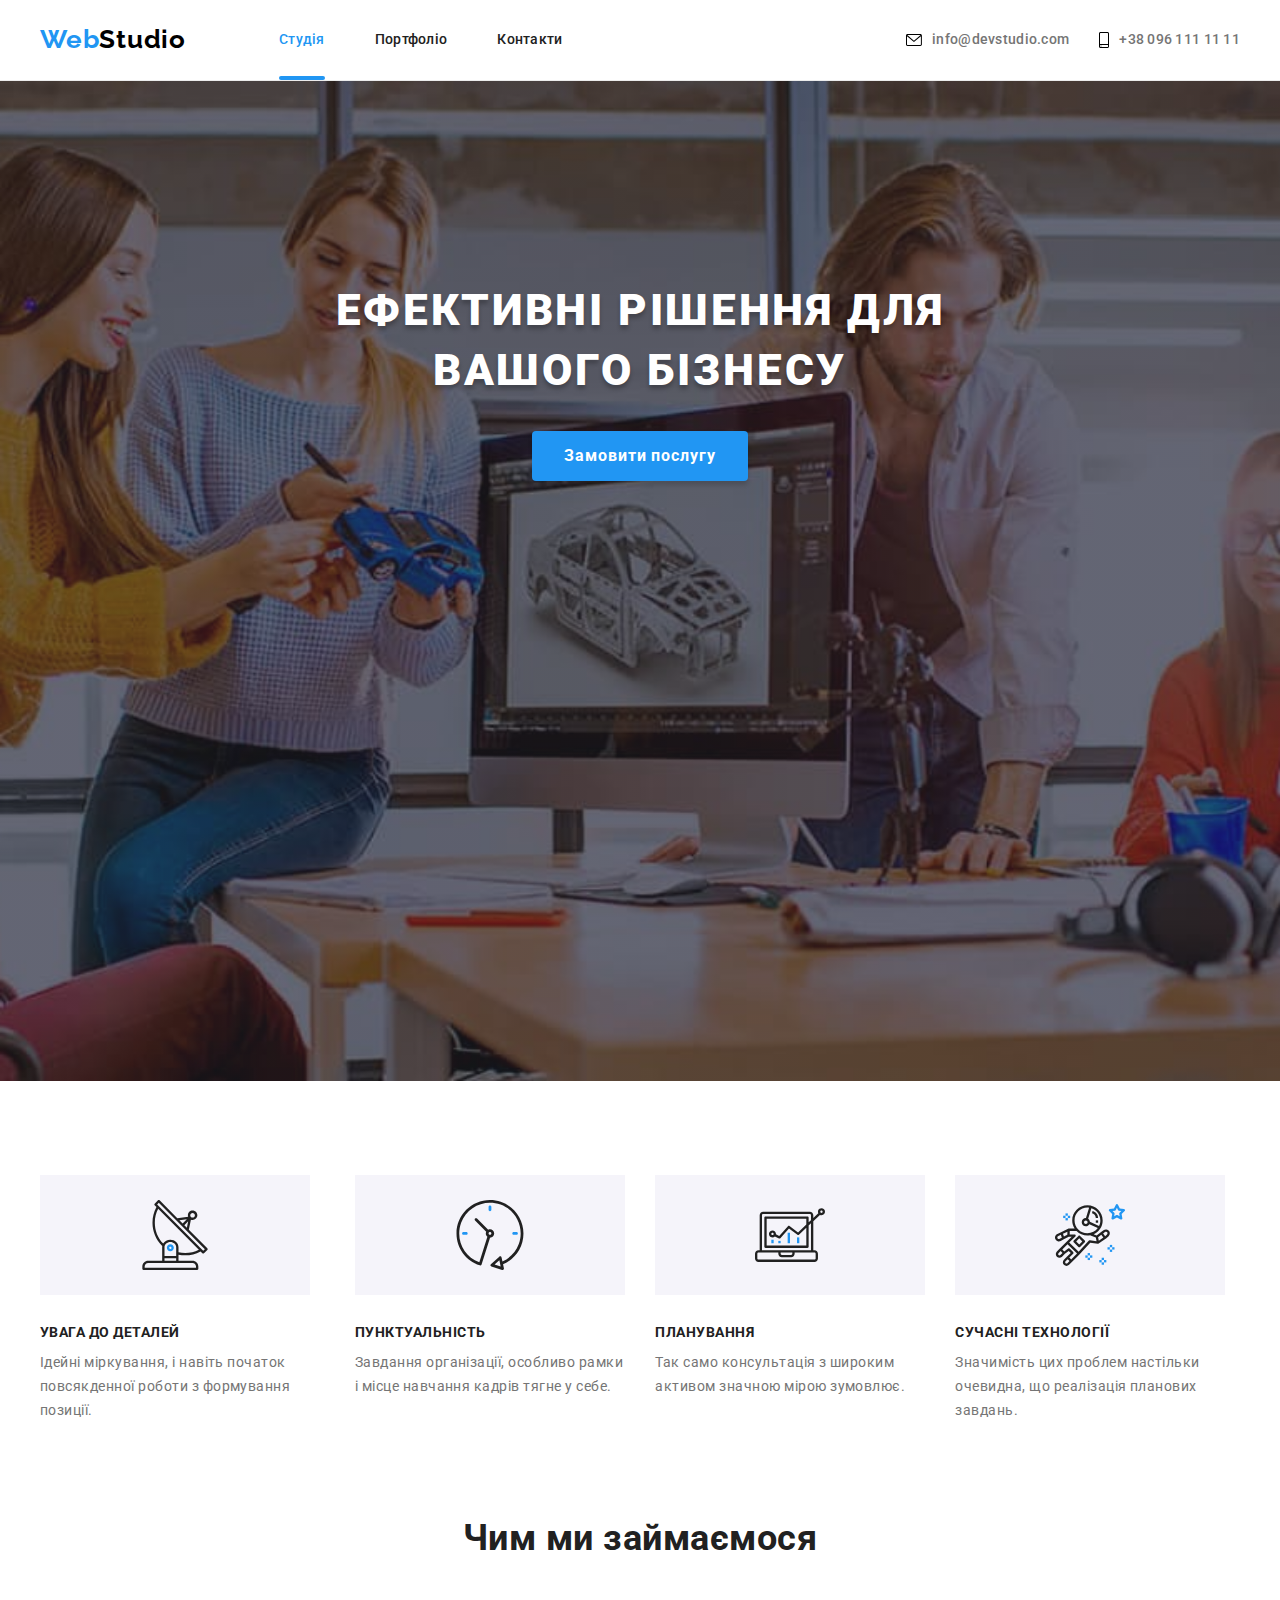
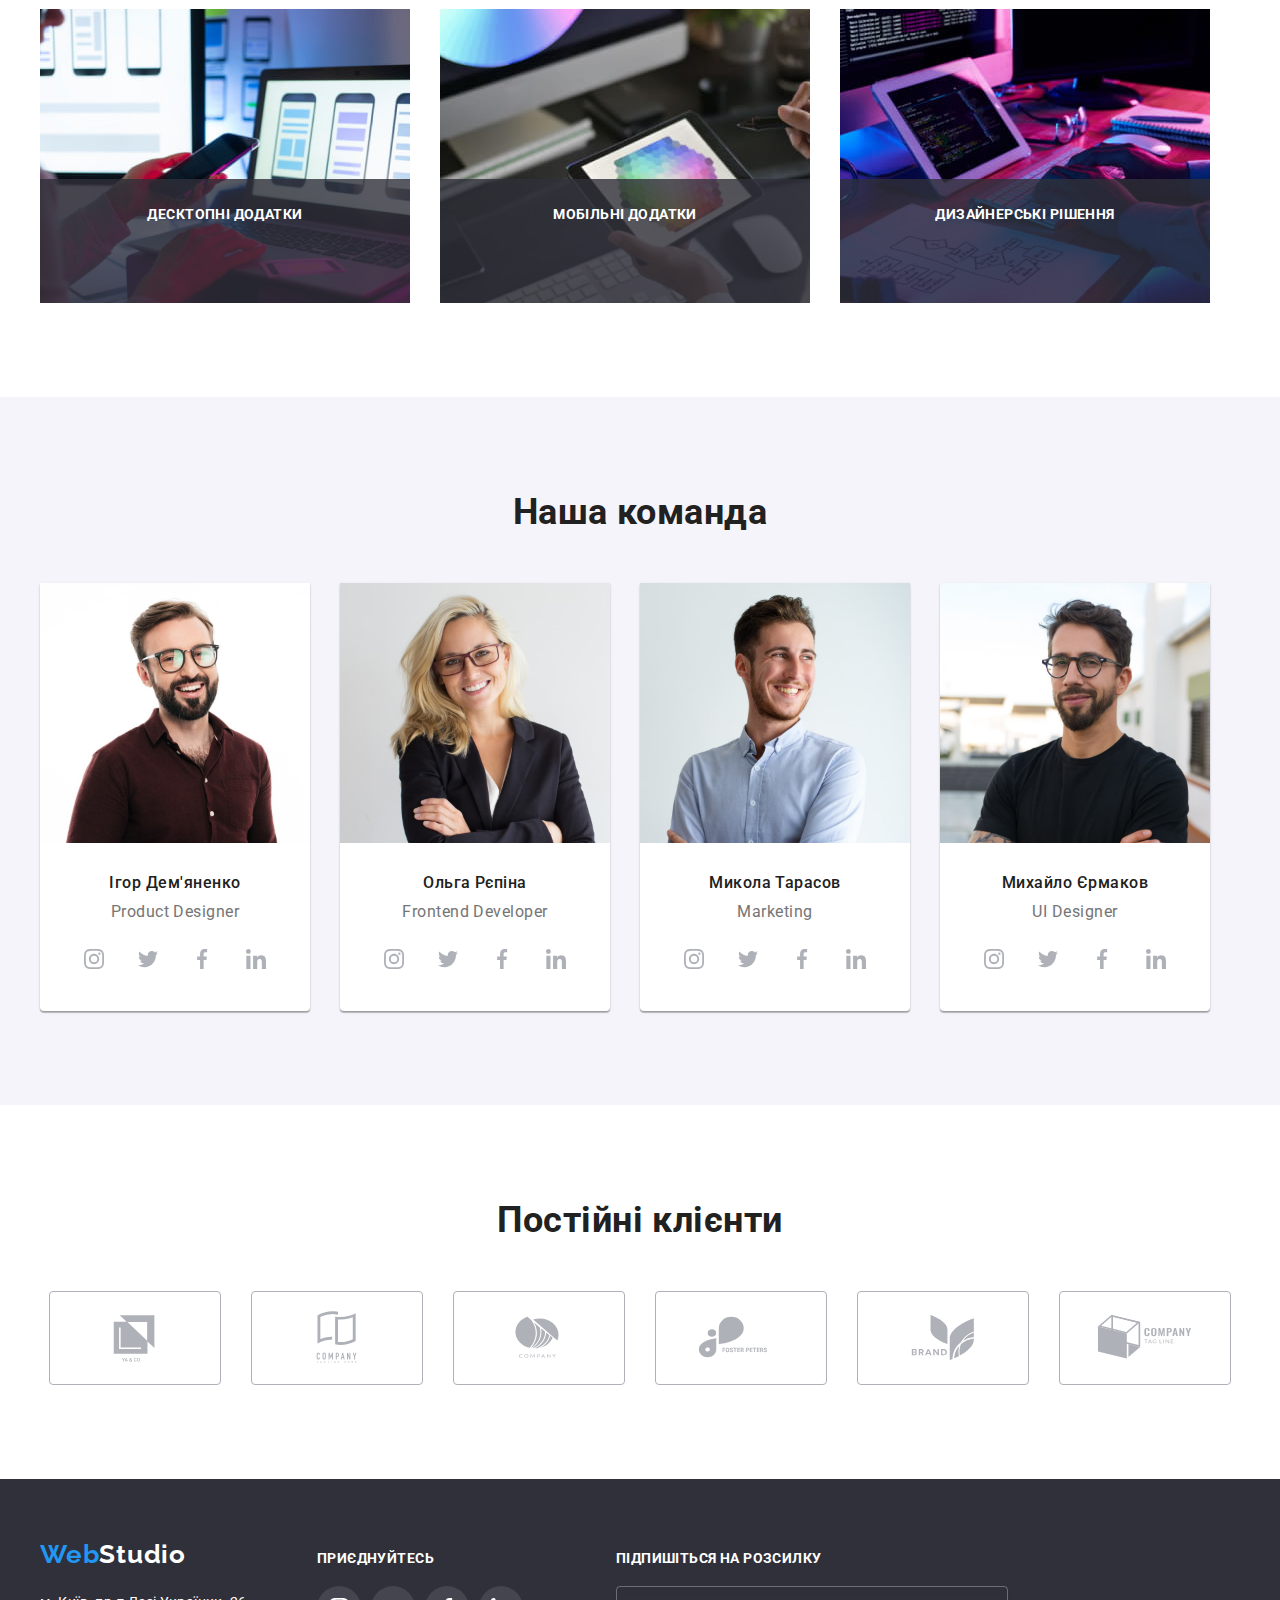
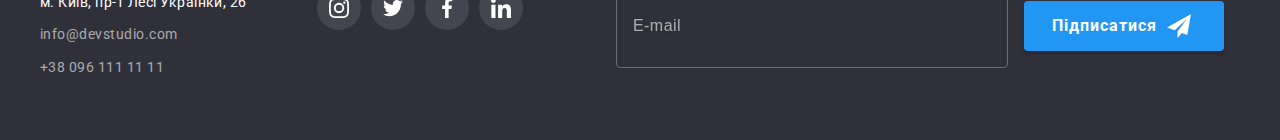
==== index.html @ 5bfef384 "Initial commit" ====
<!DOCTYPE html>
<html lang="Uk">
  <head>
    <meta charset="UTF-8" />
    <meta http-equiv="X-UA-Compatible" content="IE=edge" />
    <meta name="viewport" content="width=device-width, initial-scale=1.0" />
    <title>Студія</title>
    <!-- Fonts -->
    <link rel="preconnect" href="https://fonts.googleapis.com" />
    <link rel="preconnect" href="https://fonts.gstatic.com" crossorigin />
    <link
      href="https://fonts.googleapis.com/css2?family=Raleway:wght@700&family=Roboto:wght@400;500;700;900&display=swap"
      rel="stylesheet"
    />
    <!-- Modern-normalize CSS -->
    <link
      rel="stylesheet"
      href="https://cdnjs.cloudflare.com/ajax/libs/modern-normalize/1.1.0/modern-normalize.min.css"
      integrity="sha512-wpPYUAdjBVSE4KJnH1VR1HeZfpl1ub8YT/NKx4PuQ5NmX2tKuGu6U/JRp5y+Y8XG2tV+wKQpNHVUX03MfMFn9Q=="
      crossorigin="anonymous"
      referrerpolicy="no-referrer"
    />
    <!-- My CSS -->
    <link rel="stylesheet" href="./css/styles.css" />
  </head>
  <body>
    <!--
      |============================
      | Верхня лінія сторінки Студія
      |============================
    -->

    <header class="header">
      <div class="container header-flex">
        <a href="./index.html" class="logo-web">Web<span class="logo-studio">Studio</span></a>
        <nav class="nav">
          <ul class="nav-list">
            <li class="item"><a class="current" href="./index.html">Студія</a></li>
            <li class="item"><a href="./portfolio.html">Портфоліо</a></li>
            <li class="item"><a href="">Контакти</a></li>
          </ul>
        </nav>
        <ul class="contacts">
          <li class="contacts-item">
            <a class="mail" href="mailto:info@devstudio.com">
              <svg class="envelope" width="16" height="12">
                <use href="./images/sprite-icons.svg#icon-envelope"></use>
              </svg>
              info@devstudio.com
            </a>
          </li>
          <li class="contacts-item">
            <a class="tel" href="tel:+380961111111">
              <svg class="smartphone" width="10" height="16">
                <use href="./images/sprite-icons.svg#icon-smartphone"></use>
              </svg>
              +38 096 111 11 11</a
            >
          </li>
        </ul>
      </div>
    </header>

    <!--
    |============================
    | Основний контент сторінки Студія 
    |============================
      -->

    <main>
      <!--
        |============================
        | Герой (шапка) сторінки 
        |============================
      -->
      <section class="hero">
        <h1 class="hero-title">Ефективні рішення для вашого бізнесу</h1>
        <button type="button" class="button" data-modal-open>Замовити послугу</button>
      </section>

      <!--
        |============================
        | Особливості
        |============================
      -->

      <section class="section-features">
        <div class="container">
          <h2 class="visually-hidden">Особливості</h2>
          <ul class="feature-list">
            <li class="item">
              <div class="feature-box">
                <svg class="feature-icons" width="70" height="70">
                  <use href="./images/sprite-icons.svg#icon-antenna"></use>
                </svg>
              </div>
              <h3 class="subtitle">Увага до деталей</h3>
              <p>Ідейні міркування, і навіть початок повсякденної роботи з формування позиції.</p>
            </li>
            <li class="item">
              <div class="feature-box">
                <svg class="feature-icons" width="70" height="70">
                  <use href="./images/sprite-icons.svg#icon-clock"></use>
                </svg>
              </div>
              <h3 class="subtitle">Пунктуальність</h3>
              <p>Завдання організації, особливо рамки і місце навчання кадрів тягне у себе.</p>
            </li>
            <li class="item">
              <div class="feature-box">
                <svg class="feature-icons" width="70" height="70">
                  <use href="./images/sprite-icons.svg#icon-diagram"></use>
                </svg>
              </div>
              <h3 class="subtitle">Планування</h3>
              <p>Так само консультація з широким активом значною мірою зумовлює.</p>
            </li>
            <li class="item">
              <div class="feature-box">
                <svg class="feature-icons" width="70" height="70">
                  <use href="./images/sprite-icons.svg#icon-astronaut"></use>
                </svg>
              </div>
              <h3 class="subtitle">Сучасні технології</h3>
              <p>Значимість цих проблем настільки очевидна, що реалізація планових завдань.</p>
            </li>
          </ul>
        </div>
      </section>

      <!--
        |============================
        | Чим ми займаємося
        |============================
      -->

      <section class="section-work">
        <div class="container">
          <h2>Чим ми займаємося</h2>
          <ul class="work-list">
            <li class="item">
              <div class="work-thumb">
                <img
                  src="./images/box-1.jpg"
                  alt="Жінка користується телефоном та ноутбуком"
                  width="370"
                  height="294"
                />
                <p>Десктопні додатки</p>
              </div>
            </li>
            <li class="item">
              <div class="work-thumb">
                <img
                  src="./images/box-2.jpg"
                  alt="Дизайнер використовує планшет"
                  width="370"
                  height="294"
                />
                <p>Мобільні додатки</p>
              </div>
            </li>
            <li class="item">
              <div class="work-thumb">
                <img
                  src="./images/box-3.jpg"
                  alt="Чоловік займається програмуванням"
                  width="370"
                  height="294"
                />
                <p>Дизайнерські рішення</p>
              </div>
            </li>
          </ul>
        </div>
      </section>

      <!--
        |============================
        | Наша команда
        |============================
      -->

      <section class="section-team">
        <div class="container">
          <h2>Наша команда</h2>
          <ul class="team-list">
            <li class="item">
              <img src="./images/card-1.jpg" alt="Ігор Дем'яненко" width="270" height="260" />
              <div class="team-name">
                <h3>Ігор Дем'яненко</h3>
                <p lang="En">Product Designer</p>
                <ul class="social-list">
                  <li class="social-item">
                    <a
                      href="https://www.instagram.com/"
                      class="social-link"
                      target="_blank"
                      rel="nofollow noopener noreffer"
                    >
                      <svg class="social-icons" width="20" height="20">
                        <use href="./images/sprite-icons.svg#icon-instagram"></use>
                      </svg>
                    </a>
                  </li>
                  <li class="social-item">
                    <a
                      href="https://www.twitter.com/"
                      class="social-link"
                      target="_blank"
                      rel="nofollow noopener noreffer"
                    >
                      <svg class="social-icons" width="20" height="20">
                        <use href="./images/sprite-icons.svg#icon-twitter"></use>
                      </svg>
                    </a>
                  </li>
                  <li class="social-item">
                    <a
                      href="https://www.facebook.com/"
                      class="social-link"
                      target="_blank"
                      rel="nofollow noopener noreffer"
                    >
                      <svg class="social-icons" width="20" height="20">
                        <use href="./images/sprite-icons.svg#icon-facebook"></use>
                      </svg>
                    </a>
                  </li>
                  <li class="social-item">
                    <a
                      href="https://www.linkedin.com/"
                      class="social-link"
                      target="_blank"
                      rel="nofollow noopener noreffer"
                    >
                      <svg class="social-icons" width="20" height="20">
                        <use href="./images/sprite-icons.svg#icon-linkedin"></use>
                      </svg>
                    </a>
                  </li>
                </ul>
              </div>
            </li>

            <li class="item">
              <img src="./images/card-2.jpg" alt="Ольга Рєпіна" width="270" height="260" />
              <div class="team-name">
                <h3>Ольга Рєпіна</h3>
                <p lang="En">Frontend Developer</p>
                <ul class="social-list">
                  <li class="social-item">
                    <a
                      href="https://www.instagram.com/"
                      class="social-link"
                      target="_blank"
                      rel="nofollow noopener noreffer"
                    >
                      <svg class="social-icons" width="20" height="20">
                        <use href="./images/sprite-icons.svg#icon-instagram"></use>
                      </svg>
                    </a>
                  </li>
                  <li class="social-item">
                    <a
                      href="https://www.twitter.com/"
                      class="social-link"
                      target="_blank"
                      rel="nofollow noopener noreffer"
                    >
                      <svg class="social-icons" width="20" height="20">
                        <use href="./images/sprite-icons.svg#icon-twitter"></use>
                      </svg>
                    </a>
                  </li>
                  <li class="social-item">
                    <a
                      href="https://www.facebook.com/"
                      class="social-link"
                      target="_blank"
                      rel="nofollow noopener noreffer"
                    >
                      <svg class="social-icons" width="20" height="20">
                        <use href="./images/sprite-icons.svg#icon-facebook"></use>
                      </svg>
                    </a>
                  </li>
                  <li class="social-item">
                    <a
                      href="https://www.linkedin.com/"
                      class="social-link"
                      target="_blank"
                      rel="nofollow noopener noreffer"
                    >
                      <svg class="social-icons" width="20" height="20">
                        <use href="./images/sprite-icons.svg#icon-linkedin"></use>
                      </svg>
                    </a>
                  </li>
                </ul>
              </div>
            </li>

            <li class="item">
              <img src="./images/card-3.jpg" alt="Микола Тарасов" width="270" height="260" />
              <div class="team-name">
                <h3>Микола Тарасов</h3>
                <p lang="En">Marketing</p>
                <ul class="social-list">
                  <li class="social-item">
                    <a
                      href="https://www.instagram.com/"
                      class="social-link"
                      target="_blank"
                      rel="nofollow noopener noreffer"
                    >
                      <svg class="social-icons" width="20" height="20">
                        <use href="./images/sprite-icons.svg#icon-instagram"></use>
                      </svg>
                    </a>
                  </li>
                  <li class="social-item">
                    <a
                      href="https://www.twitter.com/"
                      class="social-link"
                      target="_blank"
                      rel="nofollow noopener noreffer"
                    >
                      <svg class="social-icons" width="20" height="20">
                        <use href="./images/sprite-icons.svg#icon-twitter"></use>
                      </svg>
                    </a>
                  </li>
                  <li class="social-item">
                    <a
                      href="https://www.facebook.com/"
                      class="social-link"
                      target="_blank"
                      rel="nofollow noopener noreffer"
                    >
                      <svg class="social-icons" width="20" height="20">
                        <use href="./images/sprite-icons.svg#icon-facebook"></use>
                      </svg>
                    </a>
                  </li>
                  <li class="social-item">
                    <a
                      href="https://www.linkedin.com/"
                      class="social-link"
                      target="_blank"
                      rel="nofollow noopener noreffer"
                    >
                      <svg class="social-icons" width="20" height="20">
                        <use href="./images/sprite-icons.svg#icon-linkedin"></use>
                      </svg>
                    </a>
                  </li>
                </ul>
              </div>
            </li>

            <li class="item">
              <img src="./images/card-4.jpg" alt="Михайло Єрмаков" width="270" height="260" />
              <div class="team-name">
                <h3>Михайло Єрмаков</h3>
                <p lang="En">UI Designer</p>
                <ul class="social-list">
                  <li class="social-item">
                    <a
                      href="https://www.instagram.com/"
                      class="social-link"
                      target="_blank"
                      rel="nofollow noopener noreffer"
                    >
                      <svg class="social-icons" width="20" height="20">
                        <use href="./images/sprite-icons.svg#icon-instagram"></use>
                      </svg>
                    </a>
                  </li>
                  <li class="social-item">
                    <a
                      href="https://www.twitter.com/"
                      class="social-link"
                      target="_blank"
                      rel="nofollow noopener noreffer"
                    >
                      <svg class="social-icons" width="20" height="20">
                        <use href="./images/sprite-icons.svg#icon-twitter"></use>
                      </svg>
                    </a>
                  </li>
                  <li class="social-item">
                    <a
                      href="https://www.facebook.com/"
                      class="social-link"
                      target="_blank"
                      rel="nofollow noopener noreffer"
                    >
                      <svg class="social-icons" width="20" height="20">
                        <use href="./images/sprite-icons.svg#icon-facebook"></use>
                      </svg>
                    </a>
                  </li>
                  <li class="social-item">
                    <a
                      href="https://www.linkedin.com/"
                      class="social-link"
                      target="_blank"
                      rel="nofollow noopener noreffer"
                    >
                      <svg class="social-icons" width="20" height="20">
                        <use href="./images/sprite-icons.svg#icon-linkedin"></use>
                      </svg>
                    </a>
                  </li>
                </ul>
              </div>
            </li>
          </ul>
        </div>
      </section>

      <!--
        |============================
        | ПОСТІЙНІ КЛІЄНТИ
        |============================
      -->

      <section class="section-clients">
        <div class="container">
          <h2>Постійні клієнти</h2>
          <ul class="list">
            <li class="item">
              <a href="" class="link">
                <svg class="client-icons" width="106" height="60">
                  <use href="./images/sprite-icons.svg#icon-client-6"></use>
                </svg>
              </a>
            </li>
            <li class="item">
              <a href="" class="link">
                <svg class="client-icons" width="106" height="60">
                  <use href="./images/sprite-icons.svg#icon-client-5"></use>
                </svg>
              </a>
            </li>
            <li class="item">
              <a href="" class="link">
                <svg class="client-icons" width="106" height="60">
                  <use href="./images/sprite-icons.svg#icon-client-4"></use>
                </svg>
              </a>
            </li>
            <li class="item">
              <a href="" class="link">
                <svg class="client-icons" width="106" height="60">
                  <use href="./images/sprite-icons.svg#icon-client-3"></use>
                </svg>
              </a>
            </li>
            <li class="item">
              <a href="" class="link">
                <svg class="client-icons" width="106" height="60">
                  <use href="./images/sprite-icons.svg#icon-client-2"></use>
                </svg>
              </a>
            </li>
            <li class="item">
              <a href="" class="link">
                <svg class="client-icons" width="106" height="60">
                  <use href="./images/sprite-icons.svg#icon-client-1"></use>
                </svg>
              </a>
            </li>
          </ul>
        </div>
      </section>
    </main>

    <!--
      |============================
      | Підвал сторінки Студія
      |============================
    -->

    <footer class="footer">
      <div class="container footer-flex">
        <div>
          <a href="./index.html" class="logo-web">Web<span class="logo-studio">Studio</span></a>
          <address class="footer-address">
            <ul class="address-list">
              <li class="address-item">
                <a
                  class="address"
                  href="https://goo.gl/maps/hQi6V8cCwgHhLjm26"
                  target="_blank"
                  rel="nofollow noopener noreffer"
                  >м. Київ, пр-т Лесі Українки, 26</a
                >
              </li>
              <li class="address-item">
                <a href="mailto:info@devstudio.com">info@devstudio.com</a>
              </li>
              <li class="address-item"><a href="tel:+380961111111">+38 096 111 11 11</a></li>
            </ul>
          </address>
        </div>
        <div class="social">
          <p class="social-title">Приєднуйтесь</p>
          <ul class="list">
            <li class="item">
              <a
                href="https://www.instagram.com/"
                class="link"
                target="_blank"
                rel="nofollow noopener noreffer"
              >
                <svg class="social-icons" width="20" height="20">
                  <use href="./images/sprite-icons.svg#icon-instagram"></use>
                </svg>
              </a>
            </li>
            <li class="item">
              <a
                href="https://twitter.com/?lang=uk"
                class="link"
                target="_blank"
                rel="nofollow noopener noreffer"
                ><svg class="social-icons" width="20" height="20">
                  <use href="./images/sprite-icons.svg#icon-twitter"></use>
                </svg>
              </a>
            </li>
            <li class="item">
              <a
                href="https://www.facebook.com/"
                class="link"
                target="_blank"
                rel="nofollow noopener noreffer"
                ><svg class="social-icons" width="20" height="20">
                  <use href="./images/sprite-icons.svg#icon-facebook"></use>
                </svg>
              </a>
            </li>
            <li class="item">
              <a
                href="https://www.linkedin.com/"
                class="link"
                target="_blank"
                rel="nofollow noopener noreffer"
                ><svg class="social-icons" width="20" height="20">
                  <use href="./images/sprite-icons.svg#icon-linkedin"></use>
                </svg>
              </a>
            </li>
          </ul>
        </div>
        <form class="subscription" action="subscription">
          <p class="social-title">Підпишіться на розсилку</p>
          <label>
            <input class="email" name="email" type="email" placeholder="E-mail" />
          </label>

          <button class="button" type="submit">
            Підписатися
            <svg class="send" width="24" height="24">
              <use href="./images/sprite-icons.svg#send"></use>
            </svg>
          </button>
        </form>
      </div>
    </footer>

    <!--
      |============================
      | Модальне вікно
      |============================
    -->
    <div class="backdrop is-hidden" data-modal>
      <div class="modal">
        <form name="order">
          <h2>Залиште свої дані, ми вам передзвонимо</h2>
          <div class="form-field">
            <label for="name">Ім&#8217;я</label>
            <input class="text-field" type="text" name="name" id="name" />
            <svg class="form-icon" width="18" height="18">
              <use href="./images/sprite-icons.svg#person"></use>
            </svg>
          </div>

          <div class="form-field">
            <label for="tel">Телефон</label>
            <input class="text-field" type="tel" name="phone_number" id="tel" />
            <svg class="form-icon" width="18" height="18">
              <use href="./images/sprite-icons.svg#phone-black"></use>
            </svg>
          </div>

          <div class="form-field">
            <label for="email">Пошта</label>
            <input class="text-field" type="email" name="email" id="email" />
            <svg class="form-icon" width="18" height="18">
              <use href="./images/sprite-icons.svg#email-black"></use>
            </svg>
          </div>

          <div class="form-field">
            <label for="comment">Коментар</label>
            <textarea name="comment" id="comment" rows="5" placeholder="Введіть текст"></textarea>
          </div>

          <div class="licence">
            <label class="licence-lable" for="licence">
              <input class="checkbox" type="checkbox" name="licence" id="licence" />
              <span class="icon">
                <svg width="16" height="15">
                  <use href="./images/sprite-icons.svg#icon-check-full"></use>
                </svg>
              </span>
              Погоджуюся з розсилкою та приймаю <a class="licence-link" href="">Умови договору</a>
            </label>
          </div>

          <button class="btn" type="submit">Відправити</button>
        </form>

        <button class="close" type="button" data-modal-close>
          <svg class="modal-close" width="11" height="11">
            <use href="./images/sprite-icons.svg#icon-cross"></use>
          </svg>
        </button>
      </div>
    </div>

    <!-- Підключаємо модальне вікно -->

    <script src="./js/modal.js"></script>
  </body>
</html>
---- css/styles.css ----
:root {
  /* Головна палітра кольорів */
  --primary-text-color: #757575;
  --title-text-color: #212121;
  --accent-color: #2196f3;
  --white-text-color: #ffffff;
  --social-primary-color: #afb1b8;
  --footer-mail-color: rgba(255, 255, 255, 0.6);
  --modal-border-color: rgba(33, 33, 33, 0.2);
  /* CSS-змінні фонові кольори */
  --secondary-bg-color: #f5f4fa;
  --footer-bg-color: #2f303a;
  --accent-bg-color: #2196f3;
  --white-bg-color: #ffffff;
  --social-bg-color: rgba(255, 255, 255, 0.1);
  /* FLEX-змінні */
  --project-list-gap: 30px;
  --section-padding-gap: 94px;
  /* Тіні карток та кнопок */
  --shadow-portfolio: 0px 4px 4px rgba(0, 0, 0, 0.25);
  --shadow-studio: 0px 1px 3px rgba(0, 0, 0, 0.12), 0px 1px 1px rgba(0, 0, 0, 0.14),
    0px 2px 1px rgba(0, 0, 0, 0.2);
  /* OTHER */
  --cubic-bezier: cubic-bezier(0.4, 0, 0.2, 1);
}

body {
  color: var(--primary-text-color);
  font-family: Roboto, Raleway, Montserrat, sans-serif;
  letter-spacing: 0.03em;

  margin: 0;
}

/**
  |============================
  | RESET
  |============================
*/

/* скидання деяких налаштувань списків та посилань */
ul,
ol {
  list-style: none;
}
a {
  text-decoration: none;
  color: currentColor;
}
/* скидаємо MARGIN де це потрібно */
ul,
p,
h1,
h2,
h3 {
  margin: 0;
  padding: 0;
}
/* Для картинок прибираємо нижній просвіт */
img {
  display: block;
  max-width: 100%;
  height: auto;
}

/**
  |============================
  | КОНТЕЙНЕР
  |============================
*/

.container {
  width: 1200px;
  margin: 0 auto;
  padding: 0 15px;
}

/**
  |============================
  | Верхня лінія сторінки Студія
  |============================
*/
.logo-web {
  color: #2196f3;
  text-decoration: none;

  font-family: 'Raleway';
  font-weight: 700;
  font-size: 26px;
  line-height: 1.2;
  letter-spacing: 0.03em;
}

.header .logo-web {
  padding-top: 24px;
  padding-bottom: 25px;

  display: inline-block;
}

.logo-studio {
  color: #000000;
}
.header {
  border-bottom: 1px solid #ececec;

  background-color: var(--white-bg-color);

  font-weight: 500;
  font-size: 14px;
  line-height: 1.14;
  letter-spacing: 0.02em;
}

.nav a.current {
  color: var(--accent-color);
}

.nav a {
  padding-top: 32px;
  padding-bottom: 32px;

  color: var(--title-text-color);

  transition: color 250ms var(--cubic-bezier);
}
.nav a:hover,
.nav a:focus {
  color: var(--accent-color);
}

.contacts a {
  padding-top: 32px;
  padding-bottom: 32px;

  color: var(--primary-text-color);

  transition: color 250ms var(--cubic-bezier), fill 250ms var(--cubic-bezier);
}
.contacts a:hover,
.contacts a:focus {
  color: var(--accent-color);
  fill: var(--accent-color);
}

.envelope,
.smartphone {
  margin-right: 10px;
}

/* ФЛЕКС ХЕДЕРУ */

.header-flex {
  display: flex;
  align-items: center;
}

.nav {
  margin-left: 93px;
}

.nav-list {
  display: flex;
}
/**
  |============================
*/
.nav-list .item {
  position: relative;

  padding-top: 32px;
  padding-bottom: 32px;
}
/**
  |============================
*/
.nav-list .item:not(:last-child) {
  margin-right: 50px;
}

.header .contacts {
  display: flex;
  margin-left: auto;
}
.header .contacts-item:not(:last-child) {
  margin-right: 30px;
}

.header .mail,
.header .tel {
  display: flex;
  align-items: center;
}

/* Позиціонуємо підкреслення поточної сторінки */

.nav a.current::after {
  position: absolute;
  bottom: 0;
  left: 0;

  content: '';
  display: block;
  width: 100%;
  height: 4px;
  border-radius: 2px;

  background-color: var(--accent-bg-color);
}

/**
  |============================
  | Герой сторінка Студія
  |============================
*/

.hero {
  padding-top: 200px;
  padding-bottom: 200px;
  margin-left: auto;
  margin-right: auto;

  max-width: 1600px;
  min-height: 600px;
  background-color: #2f303a;
  text-align: center;

  background-image: linear-gradient(to right, rgba(47, 48, 58, 0.4), rgba(47, 48, 58, 0.4)),
    url(../images/bg-images/hero-bg.jpg);
  background-size: cover;
  background-position: center;
}

.hero-title {
  width: 696px;
  margin-left: auto;
  margin-right: auto;
  margin-bottom: 30px;

  color: var(--white-text-color);

  font-weight: 900;
  font-size: 44px;
  line-height: 1.36;
  letter-spacing: 0.06em;
  text-transform: uppercase;
  text-shadow: 0px 4px 4px rgba(0, 0, 0, 0.25);
}

.hero .button {
  color: var(--white-text-color);
  background-color: var(--accent-bg-color);
  cursor: pointer;

  display: inline-block;
  padding: 10px 32px;
  border-radius: 4px;
  box-shadow: 0px 4px 4px rgba(0, 0, 0, 0.15);
  min-width: 216px;
  min-height: 50px;
  border: none;

  font-family: inherit;
  font-weight: 700;
  font-size: 16px;
  line-height: 1.88;
  letter-spacing: 0.06em;
}

/**
  |============================
  | Студія-Особливості
  |============================
*/

.section-features {
  margin-top: 0;
  padding-top: var(--section-padding-gap);
  padding-bottom: var(--section-padding-gap);
}

.section-features .subtitle {
  margin-bottom: 10px;

  color: var(--title-text-color);

  font-size: 14px;
  line-height: 1.14;
  text-transform: uppercase;
}

.section-features p {
  margin-top: 0px;
  margin-bottom: 0px;

  font-size: 14px;
  line-height: 1.71;
}

.feature-box {
  display: inline-flex;
  justify-content: center;
  align-items: center;

  width: 270px;
  height: 120px;
  margin-bottom: 30px;

  background-color: var(--secondary-bg-color);
}

/* FLEX Особливості */

.feature-list {
  display: flex;
}

.feature-list .item {
  width: calc((100%-90px) / 4);
}

.feature-list .item:not(:last-child) {
  margin-right: 30px;
}

/**
  |============================
  | "Чим ми займаємося" AND "Наша команда"
  |============================
*/

.section-work h2,
.section-team h2,
.section-clients h2 {
  margin-bottom: 50px;

  color: var(--title-text-color);

  font-size: 36px;
  line-height: 1.17;
  text-align: center;
}

.section-work {
  /* padding-top: var(--section-padding-gap); */
  padding-bottom: var(--section-padding-gap);
}

.work-thumb {
  position: relative;

  width: 370px;
}

.work-thumb p {
  position: absolute;
  left: 0;
  bottom: 0;

  display: block;
  width: 100%;
  min-height: 70px;
  padding-top: 27px;
  padding-bottom: 27px;

  font-weight: 700;
  font-size: 14px;
  line-height: calc(16 / 14);
  text-align: center;
  letter-spacing: 0.03em;
  text-transform: uppercase;

  background-color: rgba(47, 48, 58, 0.8);

  color: var(--white-text-color);
}

.section-team {
  padding-top: var(--section-padding-gap);
  padding-bottom: var(--section-padding-gap);

  background-color: var(--secondary-bg-color);
}

.team-name {
  padding-top: 30px;
  padding-bottom: 30px;
}

.section-team h3 {
  color: var(--title-text-color);

  margin-bottom: 10px;
  font-weight: 500;
  font-size: 16px;
  line-height: 1.19;
  text-align: center;
}

.section-team p {
  margin-bottom: 16px;

  font-size: 16px;
  line-height: 1.19;
  text-align: center;
}

.team-list .item {
  box-shadow: var(--shadow-studio);
  border-radius: 0px 0px 4px 4px;
  background-color: var(--white-bg-color);
}

/* Абсолютне позиціонування img work  */

/* TEAM SOCIAL */

.section-team .social-list {
  display: flex;
  justify-content: center;
  gap: 10px;
}

.section-team .social-link {
  display: flex;
  justify-content: center;
  align-items: center;

  width: 44px;
  height: 44px;

  border-radius: 50%;

  color: var(--social-primary-color);
  fill: currentColor;

  transition: background-color 250ms var(--cubic-bezier), fill 250ms var(--cubic-bezier),
    transform 250ms var(--cubic-bezier);
}

.section-team .social-link:hover,
.section-team .social-link:focus {
  background-color: var(--accent-bg-color);
  fill: var(--white-text-color);
  transform: rotate(360deg);
  cursor: pointer;
}

/* FLEX Чим займаємося та команда */

.section-work .work-list,
.section-team .team-list {
  display: flex;
}
.work-list .item:not(:last-child) {
  margin-right: 30px;
}
.team-list .item:not(:last-child) {
  margin-right: 30px;
}

/**
  |============================
  | СЕКЦІЯ КЛІЄНТИ
  |============================
*/

.section-clients {
  padding-top: var(--section-padding-gap);
  padding-bottom: var(--section-padding-gap);
}

.section-clients .list {
  display: flex;
  justify-content: center;
}
.section-clients .item:not(:last-child) {
  margin-right: 30px;
}

.section-clients .link {
  display: inline-flex;
  justify-content: center;
  align-items: center;

  width: 170px;
  height: 92px;
  border: 1px solid #afb1b8;
  border-radius: 4px;

  color: var(--social-primary-color);
  fill: currentColor;

  transition: color 250ms var(--cubic-bezier), fill 250ms var(--cubic-bezier),
    border-color 250ms var(--cubic-bezier), transform 250ms var(--cubic-bezier);
}

.section-clients .link:hover,
.section-clients .link:focus {
  color: var(--accent-color);
  fill: var(--accent-color);
  border-color: var(--accent-color);
  transform: scale(1.15);
}

/**
  |============================
  | Підвал сторінки
  |============================
*/

.footer {
  padding-top: 60px;
  padding-bottom: 60px;

  background-color: var(--footer-bg-color);
}

.footer .logo-web {
  display: inline-block;
  margin-bottom: 20px;
}

footer .logo-studio {
  color: #ffffff;
}

.footer .address {
  color: var(--white-text-color);
}

.footer-address a {
  color: rgba(255, 255, 255, 0.6);
  font-style: normal;
  font-size: 14px;
  line-height: 1.71;

  transition: color 250ms var(--cubic-bezier);
}

.footer-address a:hover,
.footer-address a:focus {
  color: var(--accent-color);
}

.footer .address-item:not(:last-child) {
  margin-bottom: 9px;
}

/* FOOTER SOCIAL */

.footer-flex {
  display: flex;
  align-items: baseline;
}

.social {
  margin-left: 70px;
}

.footer .social-title {
  margin-bottom: 20px;

  font-weight: 700;
  font-size: 14px;
  line-height: calc(16px / 14px);
  letter-spacing: 0.03em;
  text-transform: uppercase;

  color: var(--white-text-color);
}

.social .list {
  display: flex;
}

.social .item:not(:last-child) {
  margin-right: 10px;
}

/* Add icons socials */

.footer .social-icons {
  fill: var(--white-text-color);
}

.social .link {
  display: inline-flex;
  justify-content: center;
  align-items: center;

  width: 44px;
  height: 44px;
  background-color: var(--social-bg-color);

  border-radius: 50%;

  transition: background-color 250ms var(--cubic-bezier), transform 250ms var(--cubic-bezier);
}

.social .link:hover,
.social .link:focus {
  background-color: var(--accent-bg-color);
  cursor: pointer;
  transform: rotate(360deg);
}

/* Footer SUBSCRIPTION */

.subscription {
  margin-left: 93px;
}

.footer input::placeholder {
  font-size: 16px;
  line-height: 1.25;
  letter-spacing: 0.03em;

  /* padding: 15px 16px; */

  color: var(--footer-mail-color);
}

.footer .email {
  margin-right: 12px;
  padding: 15px 16px;

  font-size: 12px;
  line-height: calc(14 / 12);
  letter-spacing: 0.01em;
  color: var(--footer-mail-color);

  width: 358px;
  height: 50px;
  border: 1px solid rgba(255, 255, 255, 0.3);
  border-radius: 4px;
  filter: drop-shadow(0px 4px 4px rgba(0, 0, 0, 0.15));

  background-color: transparent;
}

.footer .button {
  min-width: 200px;
  min-height: 50px;

  color: var(--white-text-color);
  background-color: var(--accent-bg-color);
  cursor: pointer;

  display: inline-flex;
  align-items: center;

  padding: 10px 28px;
  border-radius: 4px;
  box-shadow: 0px 4px 4px rgba(0, 0, 0, 0.15);

  border: none;

  font-family: inherit;
  font-weight: 700;
  font-size: 16px;
  line-height: calc(30 / 16);
  letter-spacing: 0.06em;
}

.footer .button > .send {
  fill: currentColor;
  margin-left: 10px;
}

/**
  |============================
  | Main content of a page Portfolio
  |============================
*/

.filters .button {
  display: inline-block;
  padding: 6px 22px;
  border-radius: 4px;

  min-height: 38px;
  border: none;

  color: var(--title-text-color);
  background-color: var(--secondary-bg-color);

  cursor: pointer;

  font-family: inherit;
  font-weight: 500;
  font-size: 16px;
  line-height: 1.62;
  letter-spacing: inherit;

  transition: color 250ms var(--cubic-bezier), background-color 250ms var(--cubic-bezier),
    box-shadow 250ms var(--cubic-bezier);
}

.filters .button:hover,
.filters .button:focus {
  color: var(--white-text-color);
  background-color: var(--accent-bg-color);
  box-shadow: var(--shadow-portfolio);
}

.section-projects {
  padding-top: var(--section-padding-gap);
  padding-bottom: var(--section-padding-gap);
}

.section-projects .filters {
  margin-bottom: 50px;
}

.project-list > .list-item {
  width: 370px;
}

.section-projects h2 {
  width: 322px;
  min-height: 36px;

  color: var(--title-text-color);

  font-size: 18px;
  line-height: 2;
  letter-spacing: 0.06em;
}

.section-projects p {
  width: 322px;
  min-height: 30px;

  margin-top: 4px;

  font-size: 16px;
  line-height: 1.88;
}

.project-name {
  padding: 20px 24px;

  border-left: 1px solid #ececec;
  border-right: 1px solid #ececec;
  border-bottom: 1px solid #ececec;
}

/* FLEX FILTERS */

.filters {
  display: flex;
  justify-content: center;
}
.filters .item:not(:last-child) {
  margin-right: 8px;
}

/* FLEX PROJECTS */

.project-list {
  display: flex;
  flex-wrap: wrap;
  gap: var(--project-list-gap);
}

/* Оверлей карточок Проєктів */

.project-thumb {
  position: relative;

  width: 370px;
  height: 294px;

  overflow: hidden;
}

.project-thumb .overlay {
  position: absolute;
  top: 0;
  left: 0;

  display: block;
  width: 100%;
  height: 100%;
  padding: 63px 24px;
  margin: 0;

  font-weight: 400;
  font-size: 18px;
  line-height: calc(28 / 18);
  letter-spacing: 0.03em;

  color: var(--white-text-color);
  background-color: rgba(33, 150, 243, 0.9);

  transform: translatey(100%);
  transition: transform 250ms var(--cubic-bezier);
}

.project-list .project-link {
  display: block;
  transition: box-shadow 250ms var(--cubic-bezier);
}

.project-list .project-link:hover,
.project-list .project-link:focus {
  box-shadow: var(--shadow-portfolio);
}

.project-list .project-link:hover .overlay,
.project-list .project-link:focus .overlay {
  transform: translatey(0);
}

/* Приховування заголовків */

.visually-hidden {
  position: absolute;
  width: 1px;
  height: 1px;
  margin: -1px;
  border: 0;
  padding: 0;

  white-space: nowrap;
  clip-path: inset(100%);
  clip: rect(0 0 0 0);
  overflow: hidden;
}

/**
  |============================
  | Модальне вікно
  |============================
*/

.backdrop {
  position: fixed;
  top: 0;
  left: 0;

  width: 100%;
  height: 100%;

  background-color: rgba(47, 48, 58, 0.6);

  opacity: 1;
  visibility: visible;
  transition: opacity 250ms var(--cubic-bezier), visibility 250ms var(--cubic-bezier);
}

.backdrop.is-hidden {
  opacity: 0;
  pointer-events: none;
  visibility: hidden;
}

.modal {
  position: absolute;
  top: 50%;
  left: 50%;

  padding: 40px;
  width: 528px;
  height: 581px;
  border-radius: 4px;

  background-color: var(--white-bg-color);

  transform: translate(-50%, -50%) scale(1);
  opacity: 1;
  transition: transform 250ms var(--cubic-bezier), opacity 250ms var(--cubic-bezier);
}

.backdrop.is-hidden .modal {
  transform: translate(-50%, -50%) scale(0.75);
  opacity: 0;
}

.modal .close {
  position: absolute;
  top: 8px;
  right: 8px;

  display: flex;
  justify-content: center;
  align-items: center;
  width: 30px;
  height: 30px;

  border: 1px solid rgba(0, 0, 0, 0.1);
  border-radius: 50%;

  background-color: var(--white-bg-color);
  transition: color 250ms var(--cubic-bezier), scale 250ms var(--cubic-bezier),
    transform 250ms var(--cubic-bezier);

  color: black;
}

.modal .close:hover,
.modal .close:focus {
  transform: rotate(180deg) scale(1.15);
  color: var(--accent-color);
  cursor: pointer;
}

.modal-close {
  fill: currentColor;
}

/* Елементи форми */

form > h2 {
  margin-bottom: 12px;

  font-weight: 700;
  font-size: 20px;
  line-height: calc(23 / 20);
  text-align: center;
  letter-spacing: 0.03em;

  color: var(--title-text-color);
}

.form-field {
  position: relative;
  display: flex;
  flex-direction: column;
  gap: 4px;
  margin-bottom: 10px;

  /* transition: fill 1000ms var(--cubic-bezier); */
}

.form-field:nth-of-type(4) {
  margin-bottom: 20px;
}

.form-field label {
  font-size: 12px;
  line-height: calc(14 / 12);
  letter-spacing: 0.01em;

  color: var(--primary-text-color);
}

.form-field input {
  padding: 11px 12px;
  padding-left: 42px;
  width: 100%;
  height: 40px;

  font-size: 12px;
  line-height: calc(14 / 12);
  letter-spacing: 0.01em;
  color: var(--title-text-color);

  border: 1px solid var(--modal-border-color);
  border-radius: 4px;
  outline: transparent;

  transition: border-color 250ms var(--cubic-bezier);
}

.text-field:hover,
.form-field textarea:hover {
  cursor: pointer;
}

.form-field textarea {
  padding: 12px 16px;
  width: 100%;

  font-size: 12px;
  line-height: calc(14 / 12);
  letter-spacing: 0.01em;
  color: var(--title-text-color);

  border: 1px solid var(--modal-border-color);
  border-radius: 4px;
  outline: transparent;
}

.form-field textarea:focus {
  border-color: var(--accent-color);
}

textarea {
  resize: none;
}

textarea::placeholder {
  font-size: 12px;
  line-height: calc(14 / 12);
  letter-spacing: 0.01em;

  color: rgba(117, 117, 117, 0.5);
}

.text-field:focus {
  border-color: var(--accent-color);
}

.text-field:focus + .form-icon {
  fill: var(--accent-color);
  transition: fill 250ms var(--cubic-bezier);
}

.licence {
  margin-bottom: 30px;
}

.licence-lable {
  display: flex;
  align-items: center;
  gap: 8px;
}

.licence label {
  margin-left: 8px;
  font-size: 14px;
  line-height: calc(24 / 14);
  letter-spacing: 0.03em;

  color: var(--primary-text-color);
}

.checkbox {
  position: absolute;
  width: 1px;
  height: 1px;
  margin: -1px;
  border: 0;
  padding: 0;

  white-space: nowrap;
  clip-path: inset(100%);
  clip: rect(0 0 0 0);
  overflow: hidden;
}

.licence .icon {
  display: inline-flex;
  align-items: center;
  justify-content: center;

  width: 16px;
  height: 15px;
  border: 2px solid var(--title-text-color);
  border-radius: 4px;

  background-origin: border-box;
}

.checkbox:checked + .icon {
  background-color: var(--accent-bg-color);
  border-color: var(--accent-color);
}

.form-icon {
  position: absolute;
  top: 50%;
  left: 12px;
}

form .licence-link {
  text-decoration-line: underline;
  color: var(--accent-bg-color);
}

form .btn {
  display: block;
  margin-right: auto;
  margin-left: auto;

  min-width: 200px;
  min-height: 50px;

  color: var(--white-text-color);
  background-color: var(--accent-bg-color);
  cursor: pointer;

  text-align: center;
  padding: 10px 10px;
  border-radius: 4px;
  box-shadow: 0px 4px 4px rgba(0, 0, 0, 0.15);

  border: none;

  font-family: inherit;
  font-weight: 700;
  font-size: 16px;
  line-height: calc(30 / 16);
  letter-spacing: 0.06em;
}
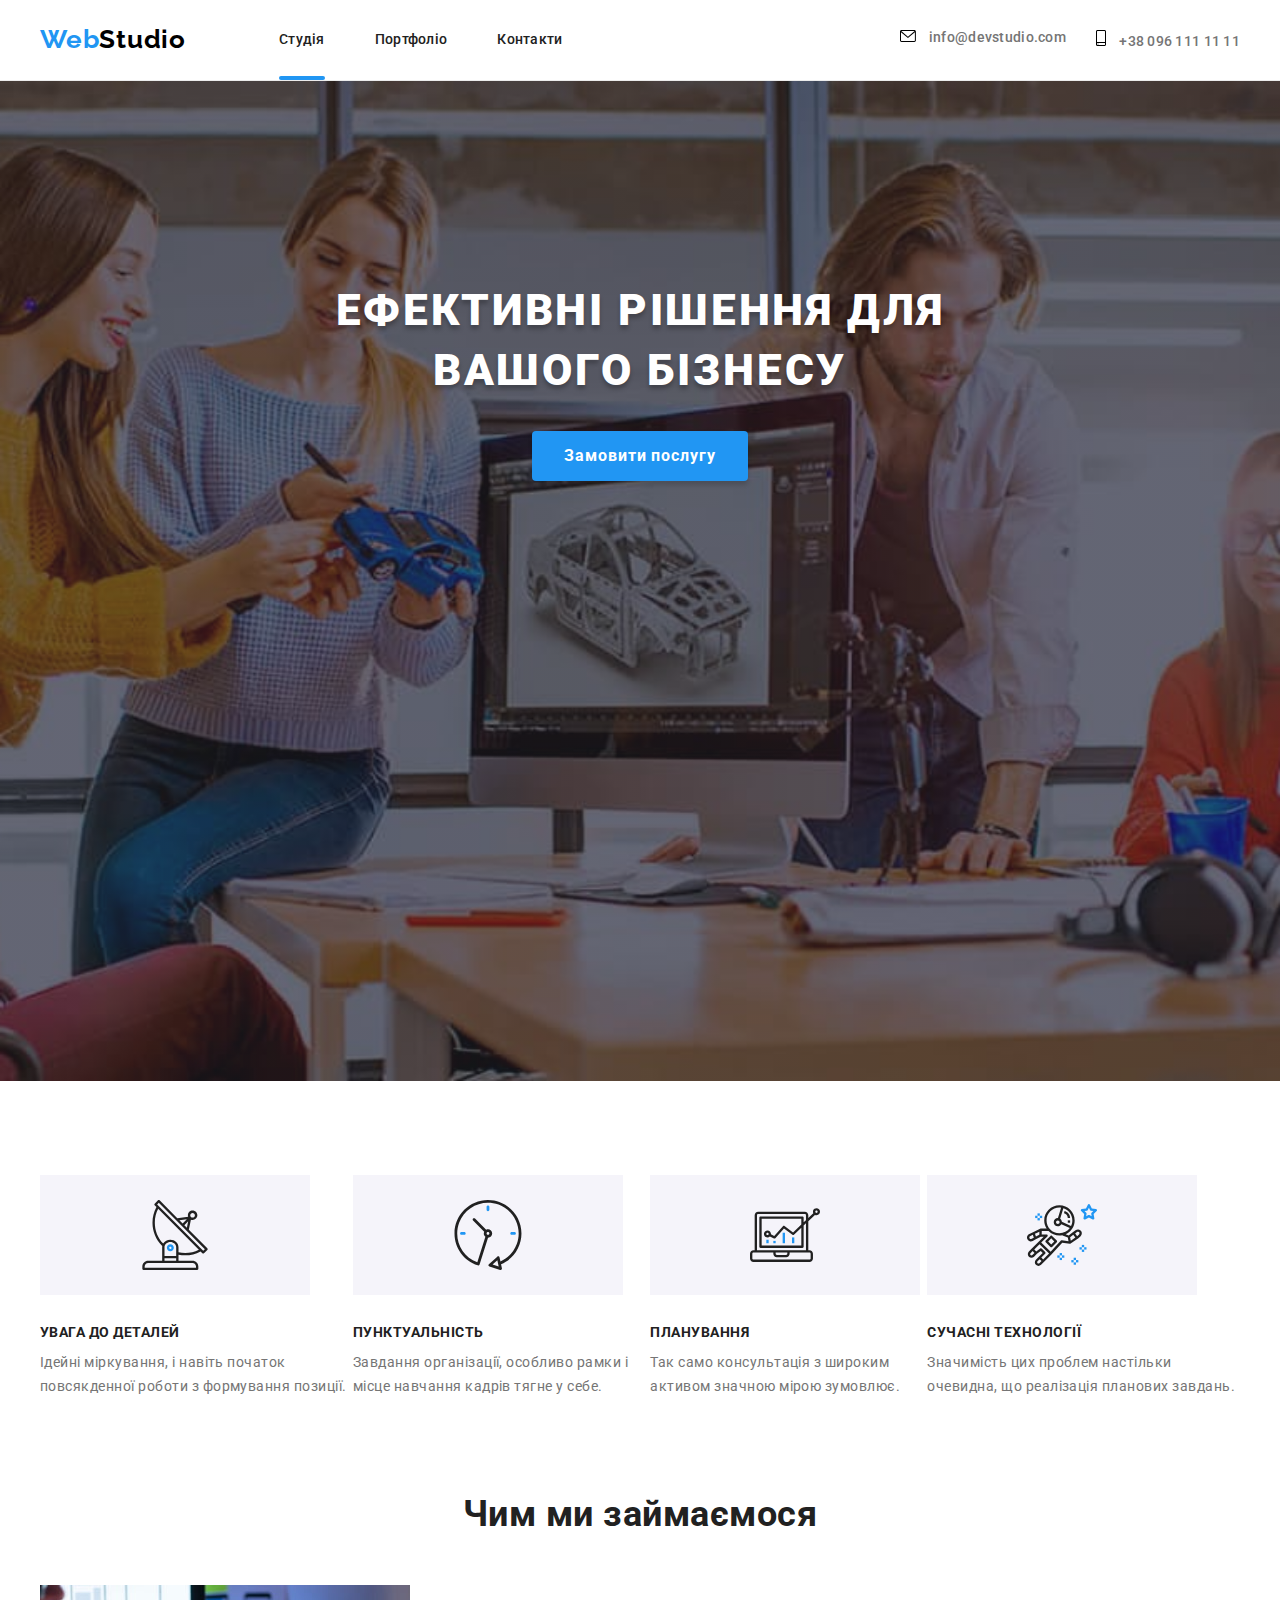
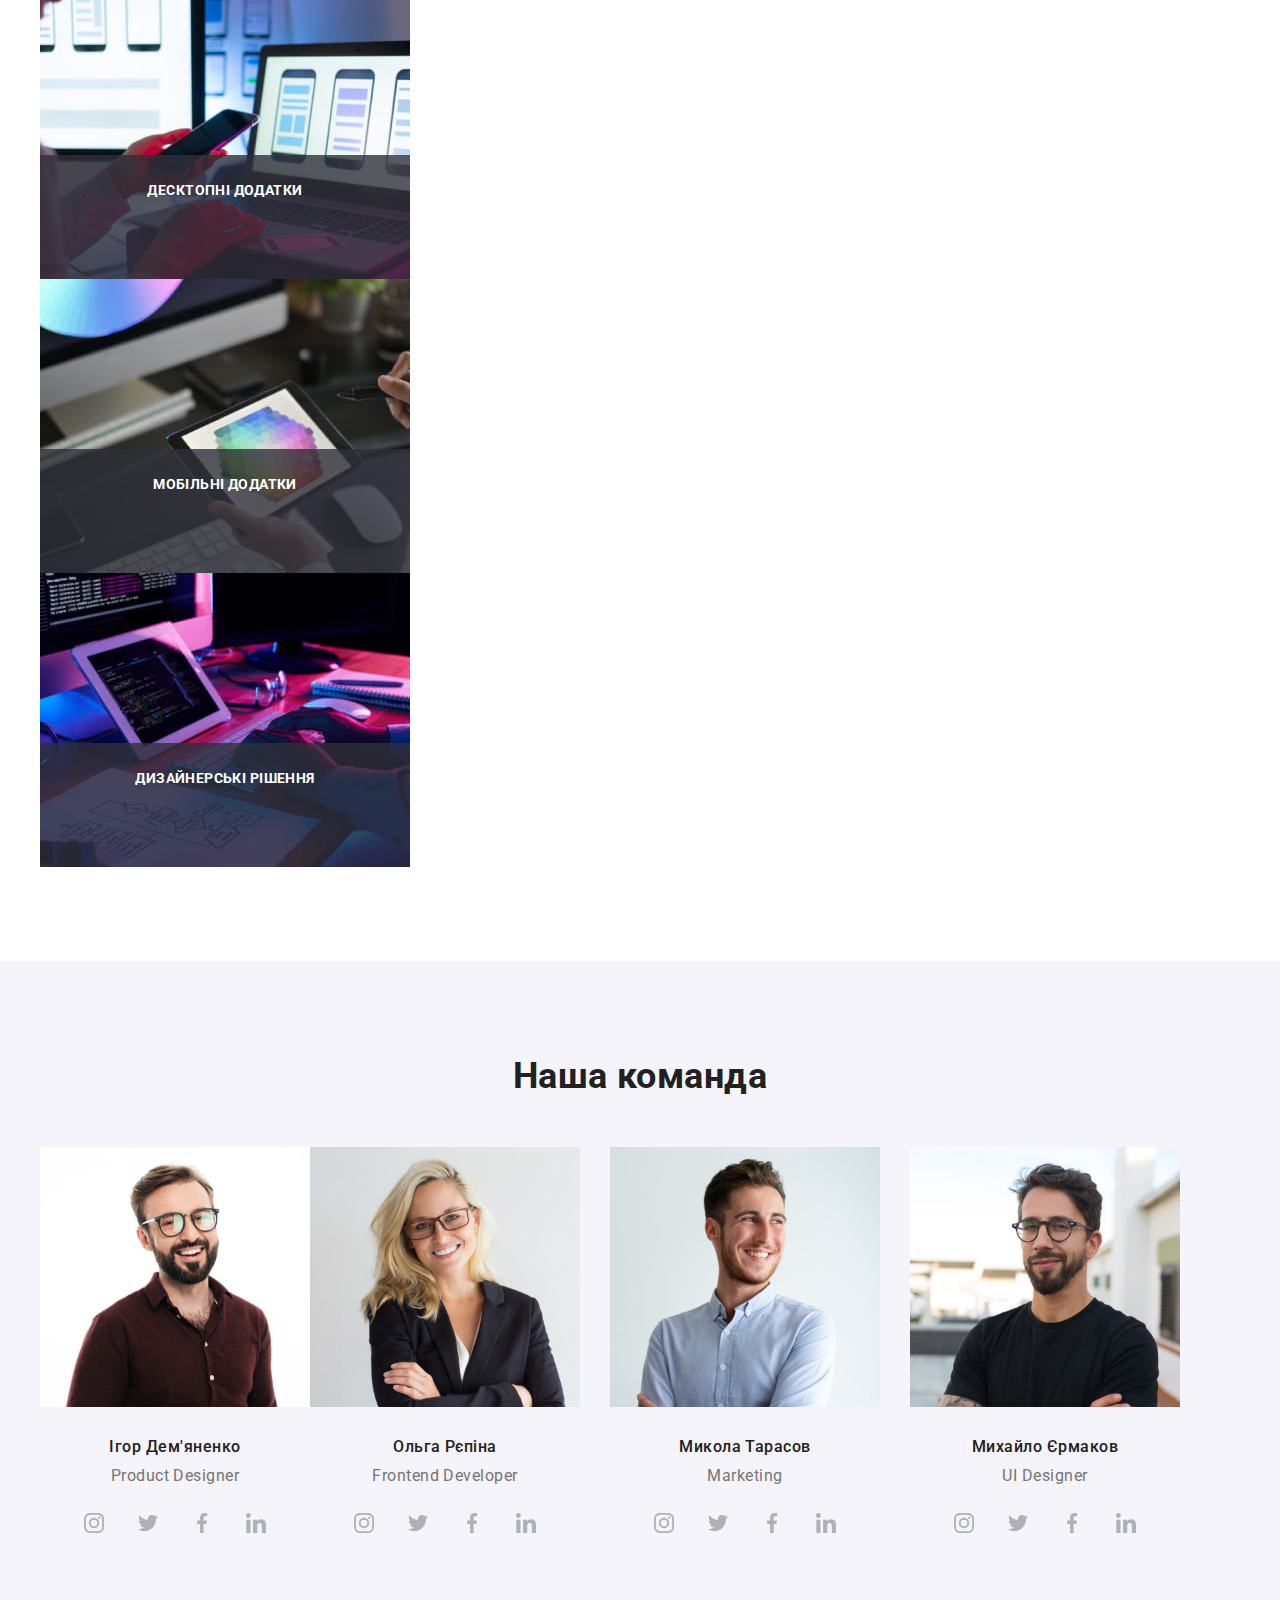
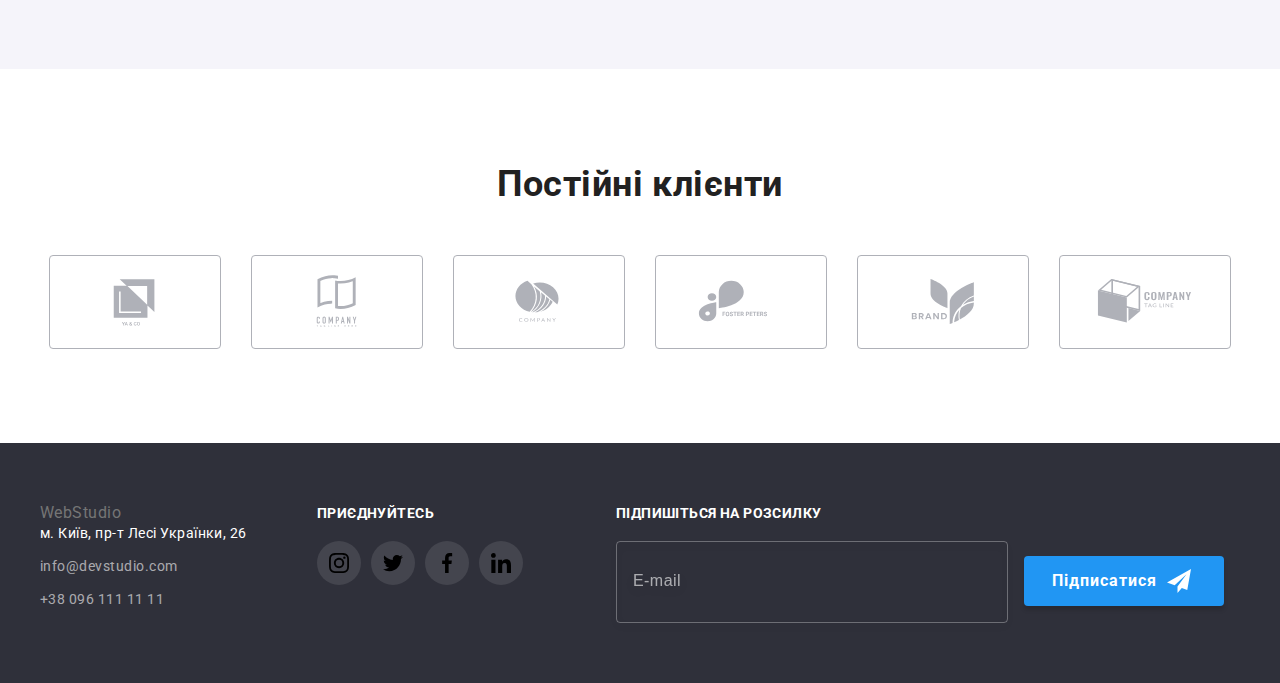
==== commit bc77777d: "hh" ====
--- a/index.html
+++ b/index.html
@@ -31,27 +31,27 @@
     -->
 
     <header class="header">
-      <div class="container header-flex">
-        <a href="./index.html" class="logo-web">Web<span class="logo-studio">Studio</span></a>
+      <div class="container header__flex">
+        <a href="./index.html" class="logo__web">Web<span class="logo__studio">Studio</span></a>
         <nav class="nav">
-          <ul class="nav-list">
-            <li class="item"><a class="current" href="./index.html">Студія</a></li>
-            <li class="item"><a href="./portfolio.html">Портфоліо</a></li>
-            <li class="item"><a href="">Контакти</a></li>
+          <ul class="nav__list">
+            <li class="nav__item"><a class="nav__current" href="./index.html">Студія</a></li>
+            <li class="nav__item"><a href="./portfolio.html">Портфоліо</a></li>
+            <li class="nav__item"><a href="">Контакти</a></li>
           </ul>
         </nav>
         <ul class="contacts">
-          <li class="contacts-item">
-            <a class="mail" href="mailto:info@devstudio.com">
-              <svg class="envelope" width="16" height="12">
+          <li class="contacts__list">
+            <a class="contacts__item" href="mailto:info@devstudio.com">
+              <svg class="contacts__envelope" width="16" height="12">
                 <use href="./images/sprite-icons.svg#icon-envelope"></use>
               </svg>
               info@devstudio.com
             </a>
           </li>
-          <li class="contacts-item">
-            <a class="tel" href="tel:+380961111111">
-              <svg class="smartphone" width="10" height="16">
+          <li class="contacts_list">
+            <a class="contacts__item" href="tel:+380961111111">
+              <svg class="contacts__smartphone" width="10" height="16">
                 <use href="./images/sprite-icons.svg#icon-smartphone"></use>
               </svg>
               +38 096 111 11 11</a
@@ -74,8 +74,8 @@
         |============================
       -->
       <section class="hero">
-        <h1 class="hero-title">Ефективні рішення для вашого бізнесу</h1>
-        <button type="button" class="button" data-modal-open>Замовити послугу</button>
+        <h1 class="hero__title">Ефективні рішення для вашого бізнесу</h1>
+        <button type="button" class="hero__button" data-modal-open>Замовити послугу</button>
       </section>
 
       <!--
@@ -84,44 +84,44 @@
         |============================
       -->
 
-      <section class="section-features">
+      <section class="section__features">
         <div class="container">
           <h2 class="visually-hidden">Особливості</h2>
-          <ul class="feature-list">
-            <li class="item">
-              <div class="feature-box">
-                <svg class="feature-icons" width="70" height="70">
+          <ul class="feature__list">
+            <li class="feature__item">
+              <div class="feature__box">
+                <svg class="feature__icons" width="70" height="70">
                   <use href="./images/sprite-icons.svg#icon-antenna"></use>
                 </svg>
               </div>
-              <h3 class="subtitle">Увага до деталей</h3>
+              <h3 class="feature__subtitle">Увага до деталей</h3>
               <p>Ідейні міркування, і навіть початок повсякденної роботи з формування позиції.</p>
             </li>
-            <li class="item">
-              <div class="feature-box">
-                <svg class="feature-icons" width="70" height="70">
+            <li class="feature__item">
+              <div class="feature__box">
+                <svg class="feature__icons" width="70" height="70">
                   <use href="./images/sprite-icons.svg#icon-clock"></use>
                 </svg>
               </div>
-              <h3 class="subtitle">Пунктуальність</h3>
+              <h3 class="feature__subtitle">Пунктуальність</h3>
               <p>Завдання організації, особливо рамки і місце навчання кадрів тягне у себе.</p>
             </li>
-            <li class="item">
-              <div class="feature-box">
-                <svg class="feature-icons" width="70" height="70">
+            <li class="feature__item">
+              <div class="feature__box">
+                <svg class="feature__icons" width="70" height="70">
                   <use href="./images/sprite-icons.svg#icon-diagram"></use>
                 </svg>
               </div>
-              <h3 class="subtitle">Планування</h3>
+              <h3 class="feature__subtitle">Планування</h3>
               <p>Так само консультація з широким активом значною мірою зумовлює.</p>
             </li>
-            <li class="item">
-              <div class="feature-box">
-                <svg class="feature-icons" width="70" height="70">
+            <li class="feature__item">
+              <div class="feature__box">
+                <svg class="feature__icons" width="70" height="70">
                   <use href="./images/sprite-icons.svg#icon-astronaut"></use>
                 </svg>
               </div>
-              <h3 class="subtitle">Сучасні технології</h3>
+              <h3 class="feature__subtitle">Сучасні технології</h3>
               <p>Значимість цих проблем настільки очевидна, що реалізація планових завдань.</p>
             </li>
           </ul>
@@ -134,12 +134,12 @@
         |============================
       -->
 
-      <section class="section-work">
+      <section class="work__section">
         <div class="container">
           <h2>Чим ми займаємося</h2>
-          <ul class="work-list">
-            <li class="item">
-              <div class="work-thumb">
+          <ul class="work__list">
+            <li class="work__item">
+              <div class="work__thumb">
                 <img
                   src="./images/box-1.jpg"
                   alt="Жінка користується телефоном та ноутбуком"
@@ -149,8 +149,8 @@
                 <p>Десктопні додатки</p>
               </div>
             </li>
-            <li class="item">
-              <div class="work-thumb">
+            <li class="work__item">
+              <div class="work__thumb">
                 <img
                   src="./images/box-2.jpg"
                   alt="Дизайнер використовує планшет"
@@ -160,8 +160,8 @@
                 <p>Мобільні додатки</p>
               </div>
             </li>
-            <li class="item">
-              <div class="work-thumb">
+            <li class="work__item">
+              <div class="work__thumb">
                 <img
                   src="./images/box-3.jpg"
                   alt="Чоловік займається програмуванням"
@@ -181,60 +181,60 @@
         |============================
       -->
 
-      <section class="section-team">
+      <section class="section__team">
         <div class="container">
           <h2>Наша команда</h2>
-          <ul class="team-list">
-            <li class="item">
+          <ul class="team__list">
+            <li class="team__item">
               <img src="./images/card-1.jpg" alt="Ігор Дем'яненко" width="270" height="260" />
-              <div class="team-name">
+              <div class="team__name">
                 <h3>Ігор Дем'яненко</h3>
                 <p lang="En">Product Designer</p>
-                <ul class="social-list">
-                  <li class="social-item">
+                <ul class="social__list">
+                  <li class="social__item">
                     <a
                       href="https://www.instagram.com/"
-                      class="social-link"
-                      target="_blank"
-                      rel="nofollow noopener noreffer"
-                    >
-                      <svg class="social-icons" width="20" height="20">
+                      class="social__link"
+                      target="_blank"
+                      rel="nofollow noopener noreffer"
+                    >
+                      <svg class="social__icons" width="20" height="20">
                         <use href="./images/sprite-icons.svg#icon-instagram"></use>
                       </svg>
                     </a>
                   </li>
-                  <li class="social-item">
+                  <li class="social__item">
                     <a
                       href="https://www.twitter.com/"
-                      class="social-link"
-                      target="_blank"
-                      rel="nofollow noopener noreffer"
-                    >
-                      <svg class="social-icons" width="20" height="20">
+                      class="social__link"
+                      target="_blank"
+                      rel="nofollow noopener noreffer"
+                    >
+                      <svg class="social__icons" width="20" height="20">
                         <use href="./images/sprite-icons.svg#icon-twitter"></use>
                       </svg>
                     </a>
                   </li>
-                  <li class="social-item">
+                  <li class="social__item">
                     <a
                       href="https://www.facebook.com/"
-                      class="social-link"
-                      target="_blank"
-                      rel="nofollow noopener noreffer"
-                    >
-                      <svg class="social-icons" width="20" height="20">
+                      class="social__link"
+                      target="_blank"
+                      rel="nofollow noopener noreffer"
+                    >
+                      <svg class="social__icons" width="20" height="20">
                         <use href="./images/sprite-icons.svg#icon-facebook"></use>
                       </svg>
                     </a>
                   </li>
-                  <li class="social-item">
+                  <li class="social__item">
                     <a
                       href="https://www.linkedin.com/"
-                      class="social-link"
-                      target="_blank"
-                      rel="nofollow noopener noreffer"
-                    >
-                      <svg class="social-icons" width="20" height="20">
+                      class="social__link"
+                      target="_blank"
+                      rel="nofollow noopener noreffer"
+                    >
+                      <svg class="social__icons" width="20" height="20">
                         <use href="./images/sprite-icons.svg#icon-linkedin"></use>
                       </svg>
                     </a>
@@ -245,54 +245,54 @@
 
             <li class="item">
               <img src="./images/card-2.jpg" alt="Ольга Рєпіна" width="270" height="260" />
-              <div class="team-name">
+              <div class="team__name">
                 <h3>Ольга Рєпіна</h3>
                 <p lang="En">Frontend Developer</p>
-                <ul class="social-list">
-                  <li class="social-item">
+                <ul class="social__list">
+                  <li class="social__item">
                     <a
                       href="https://www.instagram.com/"
-                      class="social-link"
-                      target="_blank"
-                      rel="nofollow noopener noreffer"
-                    >
-                      <svg class="social-icons" width="20" height="20">
+                      class="social__link"
+                      target="_blank"
+                      rel="nofollow noopener noreffer"
+                    >
+                      <svg class="social___icons" width="20" height="20">
                         <use href="./images/sprite-icons.svg#icon-instagram"></use>
                       </svg>
                     </a>
                   </li>
-                  <li class="social-item">
+                  <li class="social__item">
                     <a
                       href="https://www.twitter.com/"
-                      class="social-link"
-                      target="_blank"
-                      rel="nofollow noopener noreffer"
-                    >
-                      <svg class="social-icons" width="20" height="20">
+                      class="social__link"
+                      target="_blank"
+                      rel="nofollow noopener noreffer"
+                    >
+                      <svg class="social__icons" width="20" height="20">
                         <use href="./images/sprite-icons.svg#icon-twitter"></use>
                       </svg>
                     </a>
                   </li>
-                  <li class="social-item">
+                  <li class="social__item">
                     <a
                       href="https://www.facebook.com/"
-                      class="social-link"
-                      target="_blank"
-                      rel="nofollow noopener noreffer"
-                    >
-                      <svg class="social-icons" width="20" height="20">
+                      class="social__link"
+                      target="_blank"
+                      rel="nofollow noopener noreffer"
+                    >
+                      <svg class="social__icons" width="20" height="20">
                         <use href="./images/sprite-icons.svg#icon-facebook"></use>
                       </svg>
                     </a>
                   </li>
-                  <li class="social-item">
+                  <li class="social__item">
                     <a
                       href="https://www.linkedin.com/"
-                      class="social-link"
-                      target="_blank"
-                      rel="nofollow noopener noreffer"
-                    >
-                      <svg class="social-icons" width="20" height="20">
+                      class="social__link"
+                      target="_blank"
+                      rel="nofollow noopener noreffer"
+                    >
+                      <svg class="social__icons" width="20" height="20">
                         <use href="./images/sprite-icons.svg#icon-linkedin"></use>
                       </svg>
                     </a>
@@ -303,54 +303,54 @@
 
             <li class="item">
               <img src="./images/card-3.jpg" alt="Микола Тарасов" width="270" height="260" />
-              <div class="team-name">
+              <div class="team__name">
                 <h3>Микола Тарасов</h3>
                 <p lang="En">Marketing</p>
-                <ul class="social-list">
-                  <li class="social-item">
+                <ul class="social__list">
+                  <li class="social__item">
                     <a
                       href="https://www.instagram.com/"
-                      class="social-link"
-                      target="_blank"
-                      rel="nofollow noopener noreffer"
-                    >
-                      <svg class="social-icons" width="20" height="20">
+                      class="social__link"
+                      target="_blank"
+                      rel="nofollow noopener noreffer"
+                    >
+                      <svg class="social__icons" width="20" height="20">
                         <use href="./images/sprite-icons.svg#icon-instagram"></use>
                       </svg>
                     </a>
                   </li>
-                  <li class="social-item">
+                  <li class="social__item">
                     <a
                       href="https://www.twitter.com/"
-                      class="social-link"
-                      target="_blank"
-                      rel="nofollow noopener noreffer"
-                    >
-                      <svg class="social-icons" width="20" height="20">
+                      class="social__link"
+                      target="_blank"
+                      rel="nofollow noopener noreffer"
+                    >
+                      <svg class="social__icons" width="20" height="20">
                         <use href="./images/sprite-icons.svg#icon-twitter"></use>
                       </svg>
                     </a>
                   </li>
-                  <li class="social-item">
+                  <li class="social__item">
                     <a
                       href="https://www.facebook.com/"
-                      class="social-link"
-                      target="_blank"
-                      rel="nofollow noopener noreffer"
-                    >
-                      <svg class="social-icons" width="20" height="20">
+                      class="social__link"
+                      target="_blank"
+                      rel="nofollow noopener noreffer"
+                    >
+                      <svg class="social__icons" width="20" height="20">
                         <use href="./images/sprite-icons.svg#icon-facebook"></use>
                       </svg>
                     </a>
                   </li>
-                  <li class="social-item">
+                  <li class="social__item">
                     <a
                       href="https://www.linkedin.com/"
-                      class="social-link"
-                      target="_blank"
-                      rel="nofollow noopener noreffer"
-                    >
-                      <svg class="social-icons" width="20" height="20">
+                      class="social__link"
+                      target="_blank"
+                      rel="nofollow noopener noreffer"
+                    >
+                      <svg class="social__icons" width="20" height="20">
                         <use href="./images/sprite-icons.svg#icon-linkedin"></use>
                       </svg>
                     </a>
@@ -361,54 +361,54 @@
 
             <li class="item">
               <img src="./images/card-4.jpg" alt="Михайло Єрмаков" width="270" height="260" />
-              <div class="team-name">
+              <div class="team__name">
                 <h3>Михайло Єрмаков</h3>
                 <p lang="En">UI Designer</p>
-                <ul class="social-list">
-                  <li class="social-item">
+                <ul class="social__list">
+                  <li class="social__item">
                     <a
                       href="https://www.instagram.com/"
-                      class="social-link"
-                      target="_blank"
-                      rel="nofollow noopener noreffer"
-                    >
-                      <svg class="social-icons" width="20" height="20">
+                      class="social__link"
+                      target="_blank"
+                      rel="nofollow noopener noreffer"
+                    >
+                      <svg class="social__icons" width="20" height="20">
                         <use href="./images/sprite-icons.svg#icon-instagram"></use>
                       </svg>
                     </a>
                   </li>
-                  <li class="social-item">
+                  <li class="social__item">
                     <a
                       href="https://www.twitter.com/"
-                      class="social-link"
-                      target="_blank"
-                      rel="nofollow noopener noreffer"
-                    >
-                      <svg class="social-icons" width="20" height="20">
+                      class="social__link"
+                      target="_blank"
+                      rel="nofollow noopener noreffer"
+                    >
+                      <svg class="social__icons" width="20" height="20">
                         <use href="./images/sprite-icons.svg#icon-twitter"></use>
                       </svg>
                     </a>
                   </li>
-                  <li class="social-item">
+                  <li class="social__item">
                     <a
                       href="https://www.facebook.com/"
-                      class="social-link"
-                      target="_blank"
-                      rel="nofollow noopener noreffer"
-                    >
-                      <svg class="social-icons" width="20" height="20">
+                      class="social__link"
+                      target="_blank"
+                      rel="nofollow noopener noreffer"
+                    >
+                      <svg class="social__icons" width="20" height="20">
                         <use href="./images/sprite-icons.svg#icon-facebook"></use>
                       </svg>
                     </a>
                   </li>
-                  <li class="social-item">
+                  <li class="social__item">
                     <a
                       href="https://www.linkedin.com/"
-                      class="social-link"
-                      target="_blank"
-                      rel="nofollow noopener noreffer"
-                    >
-                      <svg class="social-icons" width="20" height="20">
+                      class="social__link"
+                      target="_blank"
+                      rel="nofollow noopener noreffer"
+                    >
+                      <svg class="social__icons" width="20" height="20">
                         <use href="./images/sprite-icons.svg#icon-linkedin"></use>
                       </svg>
                     </a>
--- a/css/styles.css
+++ b/css/styles.css
@@ -80,7 +80,7 @@
   | Верхня лінія сторінки Студія
   |============================
 */
-.logo-web {
+.logo__web {
   color: #2196f3;
   text-decoration: none;
 
@@ -98,7 +98,7 @@
   display: inline-block;
 }
 
-.logo-studio {
+.logo__studio {
   color: #000000;
 }
 .header {
@@ -143,14 +143,14 @@
   fill: var(--accent-color);
 }
 
-.envelope,
-.smartphone {
+.contacts__envelope,
+.contacts__smartphone {
   margin-right: 10px;
 }
 
 /* ФЛЕКС ХЕДЕРУ */
 
-.header-flex {
+.header__flex {
   display: flex;
   align-items: center;
 }
@@ -159,13 +159,13 @@
   margin-left: 93px;
 }
 
-.nav-list {
-  display: flex;
-}
-/**
-  |============================
-*/
-.nav-list .item {
+.nav__list {
+  display: flex;
+}
+/**
+  |============================
+*/
+.nav__list .nav__item{
   position: relative;
 
   padding-top: 32px;
@@ -174,7 +174,7 @@
 /**
   |============================
 */
-.nav-list .item:not(:last-child) {
+.nav__list .nav__item:not(:last-child) {
   margin-right: 50px;
 }
 
@@ -182,7 +182,7 @@
   display: flex;
   margin-left: auto;
 }
-.header .contacts-item:not(:last-child) {
+.header .contacts__list:not(:last-child) {
   margin-right: 30px;
 }
 
@@ -194,7 +194,7 @@
 
 /* Позиціонуємо підкреслення поточної сторінки */
 
-.nav a.current::after {
+.nav a.nav__current::after {
   position: absolute;
   bottom: 0;
   left: 0;
@@ -231,7 +231,7 @@
   background-position: center;
 }
 
-.hero-title {
+.hero__title {
   width: 696px;
   margin-left: auto;
   margin-right: auto;
@@ -247,7 +247,7 @@
   text-shadow: 0px 4px 4px rgba(0, 0, 0, 0.25);
 }
 
-.hero .button {
+.hero .hero__button {
   color: var(--white-text-color);
   background-color: var(--accent-bg-color);
   cursor: pointer;
@@ -273,13 +273,13 @@
   |============================
 */
 
-.section-features {
+.section__features {
   margin-top: 0;
   padding-top: var(--section-padding-gap);
   padding-bottom: var(--section-padding-gap);
 }
 
-.section-features .subtitle {
+.section__features .feature__subtitle {
   margin-bottom: 10px;
 
   color: var(--title-text-color);
@@ -289,7 +289,7 @@
   text-transform: uppercase;
 }
 
-.section-features p {
+.section__features p {
   margin-top: 0px;
   margin-bottom: 0px;
 
@@ -297,7 +297,7 @@
   line-height: 1.71;
 }
 
-.feature-box {
+.feature__box {
   display: inline-flex;
   justify-content: center;
   align-items: center;
@@ -311,15 +311,15 @@
 
 /* FLEX Особливості */
 
-.feature-list {
-  display: flex;
-}
-
-.feature-list .item {
+.feature__list {
+  display: flex;
+}
+
+.feature__list .item {
   width: calc((100%-90px) / 4);
 }
 
-.feature-list .item:not(:last-child) {
+.feature__list .item:not(:last-child) {
   margin-right: 30px;
 }
 
@@ -329,8 +329,8 @@
   |============================
 */
 
-.section-work h2,
-.section-team h2,
+.work__section h2,
+.section__team h2,
 .section-clients h2 {
   margin-bottom: 50px;
 
@@ -341,18 +341,18 @@
   text-align: center;
 }
 
-.section-work {
+.work__section {
   /* padding-top: var(--section-padding-gap); */
   padding-bottom: var(--section-padding-gap);
 }
 
-.work-thumb {
+.work__thumb {
   position: relative;
 
   width: 370px;
 }
 
-.work-thumb p {
+.work__thumb p {
   position: absolute;
   left: 0;
   bottom: 0;
@@ -375,19 +375,19 @@
   color: var(--white-text-color);
 }
 
-.section-team {
+.section__team {
   padding-top: var(--section-padding-gap);
   padding-bottom: var(--section-padding-gap);
 
   background-color: var(--secondary-bg-color);
 }
 
-.team-name {
+.team__name {
   padding-top: 30px;
   padding-bottom: 30px;
 }
 
-.section-team h3 {
+.section__team h3 {
   color: var(--title-text-color);
 
   margin-bottom: 10px;
@@ -397,7 +397,7 @@
   text-align: center;
 }
 
-.section-team p {
+.section__team p {
   margin-bottom: 16px;
 
   font-size: 16px;
@@ -415,13 +415,13 @@
 
 /* TEAM SOCIAL */
 
-.section-team .social-list {
+.section__team .social__list {
   display: flex;
   justify-content: center;
   gap: 10px;
 }
 
-.section-team .social-link {
+.section__team .social__link {
   display: flex;
   justify-content: center;
   align-items: center;
@@ -438,8 +438,8 @@
     transform 250ms var(--cubic-bezier);
 }
 
-.section-team .social-link:hover,
-.section-team .social-link:focus {
+.section__team .social__link:hover,
+.section__team .social__link:focus {
   background-color: var(--accent-bg-color);
   fill: var(--white-text-color);
   transform: rotate(360deg);
@@ -449,13 +449,13 @@
 /* FLEX Чим займаємося та команда */
 
 .section-work .work-list,
-.section-team .team-list {
-  display: flex;
-}
-.work-list .item:not(:last-child) {
+.section__team .team__list {
+  display: flex;
+}
+.work__list .item:not(:last-child) {
   margin-right: 30px;
 }
-.team-list .item:not(:last-child) {
+.team__list .item:not(:last-child) {
   margin-right: 30px;
 }
 
@@ -516,12 +516,12 @@
   background-color: var(--footer-bg-color);
 }
 
-.footer .logo-web {
+.footer .logo__web {
   display: inline-block;
   margin-bottom: 20px;
 }
 
-footer .logo-studio {
+footer .logo__studio {
   color: #ffffff;
 }
 
@@ -580,7 +580,7 @@
 
 /* Add icons socials */
 
-.footer .social-icons {
+.footer .social__icons {
   fill: var(--white-text-color);
 }
 
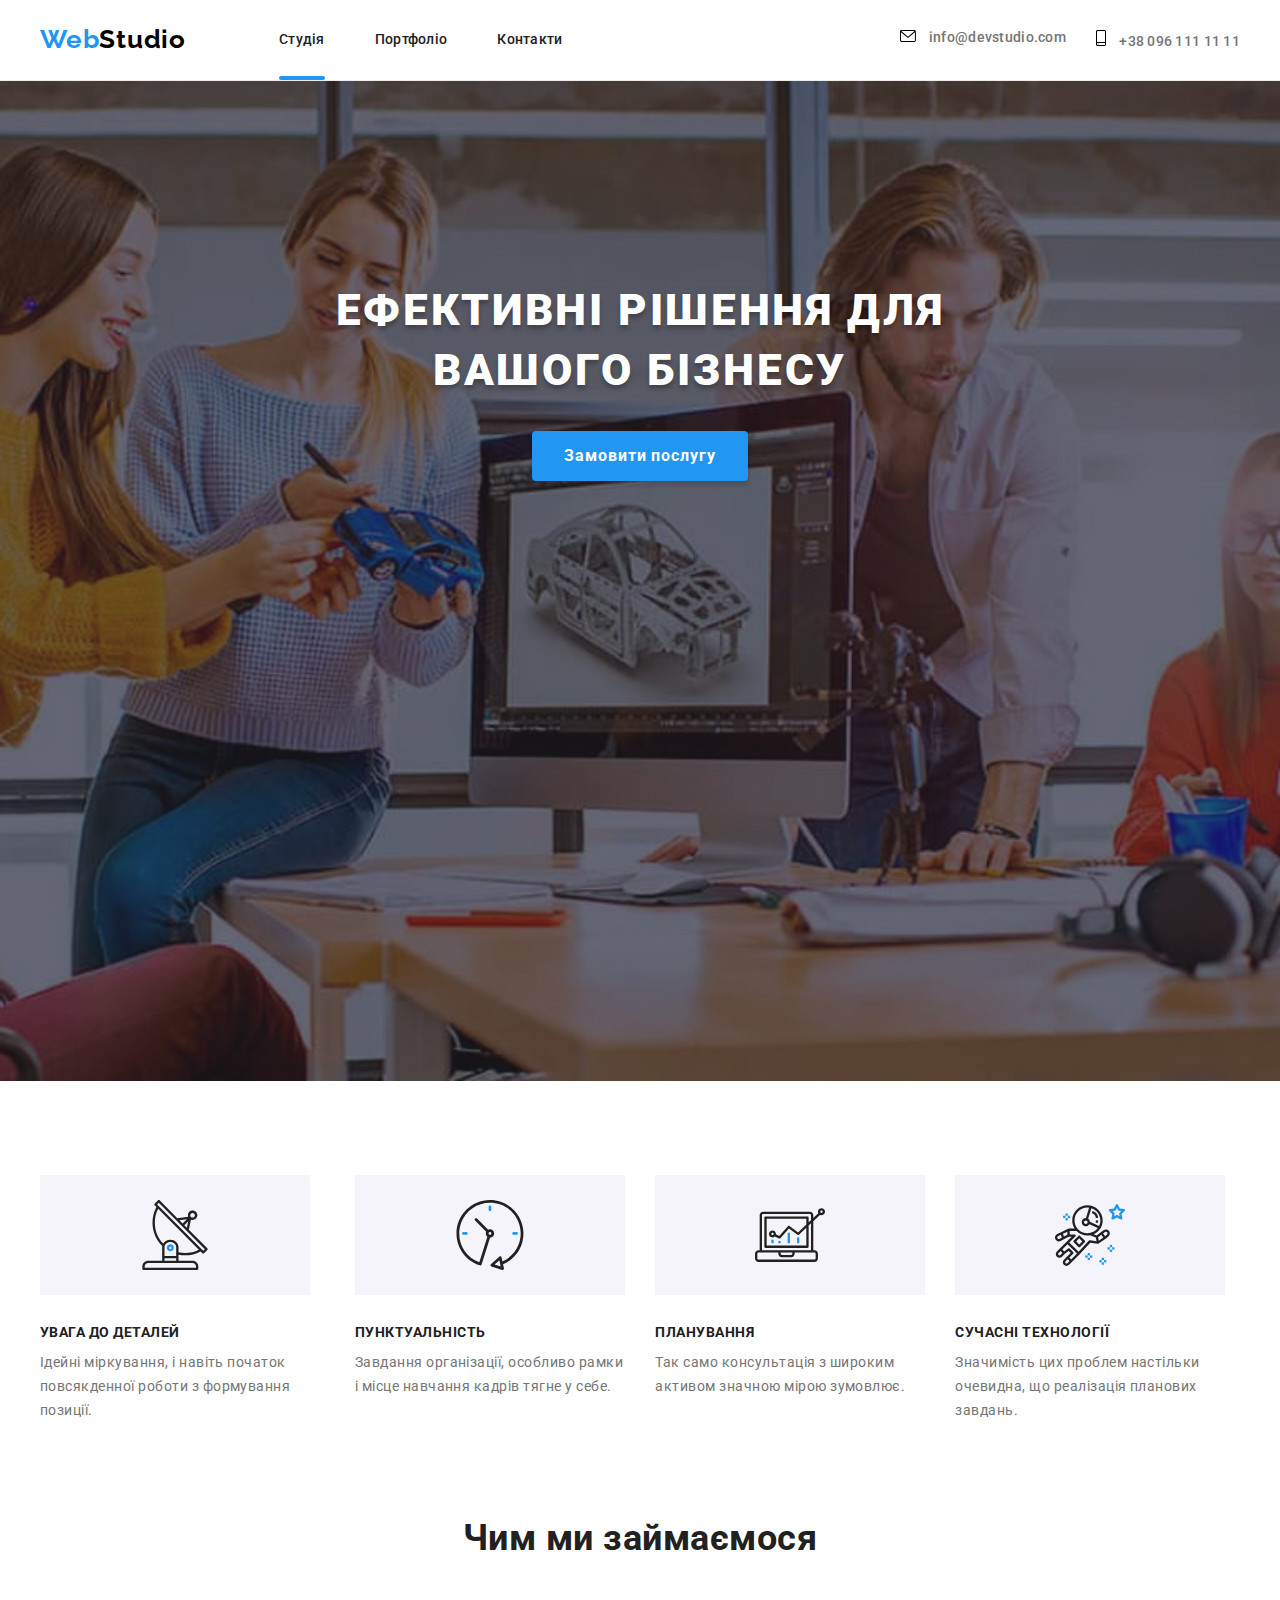
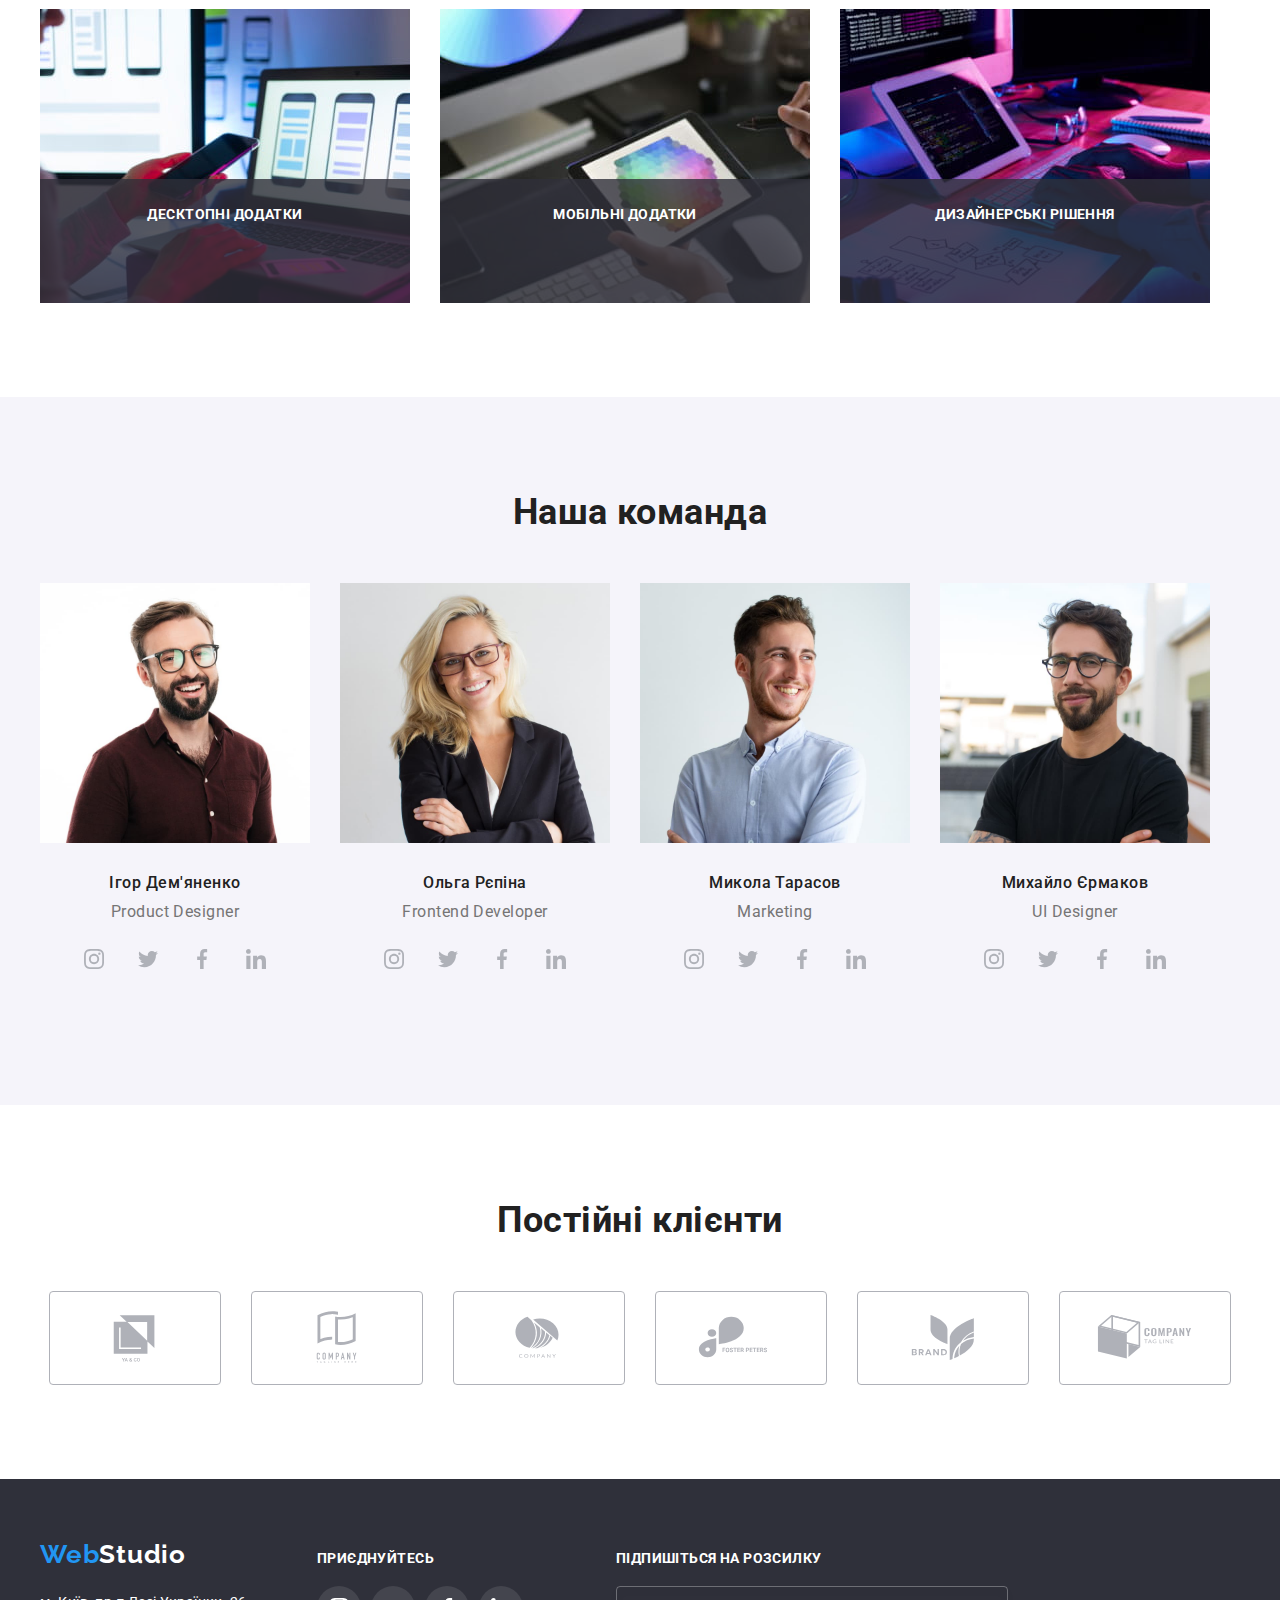
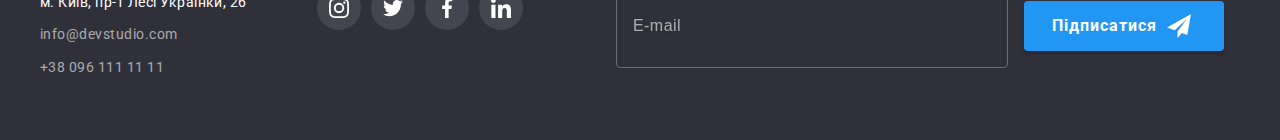
==== commit d318f680: "gg" ====
--- a/index.html
+++ b/index.html
@@ -49,7 +49,7 @@
               info@devstudio.com
             </a>
           </li>
-          <li class="contacts_list">
+          <li class="contacts__list">
             <a class="contacts__item" href="tel:+380961111111">
               <svg class="contacts__smartphone" width="10" height="16">
                 <use href="./images/sprite-icons.svg#icon-smartphone"></use>
@@ -185,13 +185,13 @@
         <div class="container">
           <h2>Наша команда</h2>
           <ul class="team__list">
-            <li class="team__item">
+            <li class="social__item">
               <img src="./images/card-1.jpg" alt="Ігор Дем'яненко" width="270" height="260" />
               <div class="team__name">
                 <h3>Ігор Дем'яненко</h3>
                 <p lang="En">Product Designer</p>
                 <ul class="social__list">
-                  <li class="social__item">
+                  <li class="team__item">
                     <a
                       href="https://www.instagram.com/"
                       class="social__link"
@@ -203,7 +203,7 @@
                       </svg>
                     </a>
                   </li>
-                  <li class="social__item">
+                  <li class="team__item">
                     <a
                       href="https://www.twitter.com/"
                       class="social__link"
@@ -215,7 +215,7 @@
                       </svg>
                     </a>
                   </li>
-                  <li class="social__item">
+                  <li class="team__item">
                     <a
                       href="https://www.facebook.com/"
                       class="social__link"
@@ -227,7 +227,7 @@
                       </svg>
                     </a>
                   </li>
-                  <li class="social__item">
+                  <li class="team__item">
                     <a
                       href="https://www.linkedin.com/"
                       class="social__link"
@@ -243,13 +243,13 @@
               </div>
             </li>
 
-            <li class="item">
+            <li class="social__item">
               <img src="./images/card-2.jpg" alt="Ольга Рєпіна" width="270" height="260" />
               <div class="team__name">
                 <h3>Ольга Рєпіна</h3>
                 <p lang="En">Frontend Developer</p>
                 <ul class="social__list">
-                  <li class="social__item">
+                  <li class="team__item">
                     <a
                       href="https://www.instagram.com/"
                       class="social__link"
@@ -261,7 +261,7 @@
                       </svg>
                     </a>
                   </li>
-                  <li class="social__item">
+                  <li class="team__item">
                     <a
                       href="https://www.twitter.com/"
                       class="social__link"
@@ -273,7 +273,7 @@
                       </svg>
                     </a>
                   </li>
-                  <li class="social__item">
+                  <li class="team__item">
                     <a
                       href="https://www.facebook.com/"
                       class="social__link"
@@ -285,7 +285,7 @@
                       </svg>
                     </a>
                   </li>
-                  <li class="social__item">
+                  <li class="team__item">
                     <a
                       href="https://www.linkedin.com/"
                       class="social__link"
@@ -301,13 +301,13 @@
               </div>
             </li>
 
-            <li class="item">
+            <li class="social__item">
               <img src="./images/card-3.jpg" alt="Микола Тарасов" width="270" height="260" />
               <div class="team__name">
                 <h3>Микола Тарасов</h3>
                 <p lang="En">Marketing</p>
                 <ul class="social__list">
-                  <li class="social__item">
+                  <li class="team__item">
                     <a
                       href="https://www.instagram.com/"
                       class="social__link"
@@ -319,7 +319,7 @@
                       </svg>
                     </a>
                   </li>
-                  <li class="social__item">
+                  <li class="team__item">
                     <a
                       href="https://www.twitter.com/"
                       class="social__link"
@@ -331,7 +331,7 @@
                       </svg>
                     </a>
                   </li>
-                  <li class="social__item">
+                  <li class="team__item">
                     <a
                       href="https://www.facebook.com/"
                       class="social__link"
@@ -343,7 +343,7 @@
                       </svg>
                     </a>
                   </li>
-                  <li class="social__item">
+                  <li class="team__item">
                     <a
                       href="https://www.linkedin.com/"
                       class="social__link"
@@ -359,13 +359,13 @@
               </div>
             </li>
 
-            <li class="item">
+            <li class="social__item">
               <img src="./images/card-4.jpg" alt="Михайло Єрмаков" width="270" height="260" />
               <div class="team__name">
                 <h3>Михайло Єрмаков</h3>
                 <p lang="En">UI Designer</p>
                 <ul class="social__list">
-                  <li class="social__item">
+                  <li class="team__item">
                     <a
                       href="https://www.instagram.com/"
                       class="social__link"
@@ -377,7 +377,7 @@
                       </svg>
                     </a>
                   </li>
-                  <li class="social__item">
+                  <li class="team__item">
                     <a
                       href="https://www.twitter.com/"
                       class="social__link"
@@ -389,7 +389,7 @@
                       </svg>
                     </a>
                   </li>
-                  <li class="social__item">
+                  <li class="team__item">
                     <a
                       href="https://www.facebook.com/"
                       class="social__link"
@@ -401,7 +401,7 @@
                       </svg>
                     </a>
                   </li>
-                  <li class="social__item">
+                  <li class="team__item">
                     <a
                       href="https://www.linkedin.com/"
                       class="social__link"
@@ -426,48 +426,48 @@
         |============================
       -->
 
-      <section class="section-clients">
+      <section class="section__clients">
         <div class="container">
           <h2>Постійні клієнти</h2>
-          <ul class="list">
-            <li class="item">
-              <a href="" class="link">
-                <svg class="client-icons" width="106" height="60">
+          <ul class="client__list">
+            <li class="client__item">
+              <a href="" class="client__link">
+                <svg class="client__icons" width="106" height="60">
                   <use href="./images/sprite-icons.svg#icon-client-6"></use>
                 </svg>
               </a>
             </li>
-            <li class="item">
-              <a href="" class="link">
-                <svg class="client-icons" width="106" height="60">
+            <li class="client__item">
+              <a href="" class="client__link">
+                <svg class="client__icons" width="106" height="60">
                   <use href="./images/sprite-icons.svg#icon-client-5"></use>
                 </svg>
               </a>
             </li>
-            <li class="item">
-              <a href="" class="link">
-                <svg class="client-icons" width="106" height="60">
+            <li class="client__item">
+              <a href="" class="client__link">
+                <svg class="client__icons" width="106" height="60">
                   <use href="./images/sprite-icons.svg#icon-client-4"></use>
                 </svg>
               </a>
             </li>
-            <li class="item">
-              <a href="" class="link">
-                <svg class="client-icons" width="106" height="60">
+            <li class="client__item">
+              <a href="" class="client__link">
+                <svg class="client__icons" width="106" height="60">
                   <use href="./images/sprite-icons.svg#icon-client-3"></use>
                 </svg>
               </a>
             </li>
-            <li class="item">
-              <a href="" class="link">
-                <svg class="client-icons" width="106" height="60">
+            <li class="client__item">
+              <a href="" class="client__link">
+                <svg class="client__icons" width="106" height="60">
                   <use href="./images/sprite-icons.svg#icon-client-2"></use>
                 </svg>
               </a>
             </li>
-            <li class="item">
-              <a href="" class="link">
-                <svg class="client-icons" width="106" height="60">
+            <li class="client__item">
+              <a href="" class="client__link">
+                <svg class="client__icons" width="106" height="60">
                   <use href="./images/sprite-icons.svg#icon-client-1"></use>
                 </svg>
               </a>
@@ -484,12 +484,12 @@
     -->
 
     <footer class="footer">
-      <div class="container footer-flex">
+      <div class="container footer__flex">
         <div>
-          <a href="./index.html" class="logo-web">Web<span class="logo-studio">Studio</span></a>
-          <address class="footer-address">
-            <ul class="address-list">
-              <li class="address-item">
+          <a href="./index.html" class="logo__web">Web<span class="logo__studio">Studio</span></a>
+          <address class="footer__address">
+            <ul class="address__list">
+              <li class="address__item">
                 <a
                   class="address"
                   href="https://goo.gl/maps/hQi6V8cCwgHhLjm26"
@@ -498,57 +498,57 @@
                   >м. Київ, пр-т Лесі Українки, 26</a
                 >
               </li>
-              <li class="address-item">
+              <li class="address__item">
                 <a href="mailto:info@devstudio.com">info@devstudio.com</a>
               </li>
-              <li class="address-item"><a href="tel:+380961111111">+38 096 111 11 11</a></li>
+              <li class="address__item"><a href="tel:+380961111111">+38 096 111 11 11</a></li>
             </ul>
           </address>
         </div>
         <div class="social">
-          <p class="social-title">Приєднуйтесь</p>
-          <ul class="list">
-            <li class="item">
+          <p class="social__title">Приєднуйтесь</p>
+          <ul class="social__list">
+            <li class="social__item">
               <a
                 href="https://www.instagram.com/"
                 class="link"
                 target="_blank"
                 rel="nofollow noopener noreffer"
               >
-                <svg class="social-icons" width="20" height="20">
+                <svg class="social__icons" width="20" height="20">
                   <use href="./images/sprite-icons.svg#icon-instagram"></use>
                 </svg>
               </a>
             </li>
-            <li class="item">
+            <li class="social__item">
               <a
                 href="https://twitter.com/?lang=uk"
                 class="link"
                 target="_blank"
                 rel="nofollow noopener noreffer"
-                ><svg class="social-icons" width="20" height="20">
+                ><svg class="social__icons" width="20" height="20">
                   <use href="./images/sprite-icons.svg#icon-twitter"></use>
                 </svg>
               </a>
             </li>
-            <li class="item">
+            <li class="social__item">
               <a
                 href="https://www.facebook.com/"
                 class="link"
                 target="_blank"
                 rel="nofollow noopener noreffer"
-                ><svg class="social-icons" width="20" height="20">
+                ><svg class="social__icons" width="20" height="20">
                   <use href="./images/sprite-icons.svg#icon-facebook"></use>
                 </svg>
               </a>
             </li>
-            <li class="item">
+            <li class="social__item">
               <a
                 href="https://www.linkedin.com/"
                 class="link"
                 target="_blank"
                 rel="nofollow noopener noreffer"
-                ><svg class="social-icons" width="20" height="20">
+                ><svg class="social__icons" width="20" height="20">
                   <use href="./images/sprite-icons.svg#icon-linkedin"></use>
                 </svg>
               </a>
@@ -556,7 +556,7 @@
           </ul>
         </div>
         <form class="subscription" action="subscription">
-          <p class="social-title">Підпишіться на розсилку</p>
+          <p class="social__title">Підпишіться на розсилку</p>
           <label>
             <input class="email" name="email" type="email" placeholder="E-mail" />
           </label>
--- a/css/styles.css
+++ b/css/styles.css
@@ -91,7 +91,7 @@
   letter-spacing: 0.03em;
 }
 
-.header .logo-web {
+.header .logo__web {
   padding-top: 24px;
   padding-bottom: 25px;
 
@@ -319,7 +319,7 @@
   width: calc((100%-90px) / 4);
 }
 
-.feature__list .item:not(:last-child) {
+.feature__list .feature__item:not(:last-child) {
   margin-right: 30px;
 }
 
@@ -331,7 +331,7 @@
 
 .work__section h2,
 .section__team h2,
-.section-clients h2 {
+.section__clients h2 {
   margin-bottom: 50px;
 
   color: var(--title-text-color);
@@ -405,7 +405,7 @@
   text-align: center;
 }
 
-.team-list .item {
+.team__list .social__team {
   box-shadow: var(--shadow-studio);
   border-radius: 0px 0px 4px 4px;
   background-color: var(--white-bg-color);
@@ -447,38 +447,45 @@
 }
 
 /* FLEX Чим займаємося та команда */
-
-.section-work .work-list,
+.work__list{
+  display: flex;gap: 30px;
+}
+.section__work .work__list,
 .section__team .team__list {
   display: flex;
 }
 .work__list .item:not(:last-child) {
   margin-right: 30px;
 }
-.team__list .item:not(:last-child) {
+.team__list .social__item:not(:last-child) {
   margin-right: 30px;
 }
-
+.social__item{
+  
+    border-radius: 0px 0px 4px 4px;
+}
 /**
   |============================
   | СЕКЦІЯ КЛІЄНТИ
   |============================
 */
 
-.section-clients {
+.section__clients {
   padding-top: var(--section-padding-gap);
   padding-bottom: var(--section-padding-gap);
 }
 
-.section-clients .list {
+.section__clients .client__list {
   display: flex;
   justify-content: center;
 }
-.section-clients .item:not(:last-child) {
+.section__clients .social__item:not(:last-child) {
   margin-right: 30px;
 }
-
-.section-clients .link {
+.section__clients .client__item:not(:last-child) {
+  margin-right: 30px;
+}
+.section__clients .client__link {
   display: inline-flex;
   justify-content: center;
   align-items: center;
@@ -495,8 +502,8 @@
     border-color 250ms var(--cubic-bezier), transform 250ms var(--cubic-bezier);
 }
 
-.section-clients .link:hover,
-.section-clients .link:focus {
+.section__clients .client__link:hover,
+.section__clients .client__link:focus {
   color: var(--accent-color);
   fill: var(--accent-color);
   border-color: var(--accent-color);
@@ -529,7 +536,7 @@
   color: var(--white-text-color);
 }
 
-.footer-address a {
+.footer__address a {
   color: rgba(255, 255, 255, 0.6);
   font-style: normal;
   font-size: 14px;
@@ -538,18 +545,18 @@
   transition: color 250ms var(--cubic-bezier);
 }
 
-.footer-address a:hover,
-.footer-address a:focus {
+.footer__address a:hover,
+.footer__address a:focus {
   color: var(--accent-color);
 }
 
-.footer .address-item:not(:last-child) {
+.footer .address__item:not(:last-child) {
   margin-bottom: 9px;
 }
 
 /* FOOTER SOCIAL */
 
-.footer-flex {
+.footer__flex {
   display: flex;
   align-items: baseline;
 }
@@ -558,7 +565,7 @@
   margin-left: 70px;
 }
 
-.footer .social-title {
+.footer .social__title {
   margin-bottom: 20px;
 
   font-weight: 700;
@@ -569,8 +576,10 @@
 
   color: var(--white-text-color);
 }
-
-.social .list {
+.social__list{
+  gap: 10px;
+}
+.social .social__list {
   display: flex;
 }
 
@@ -674,7 +683,7 @@
   |============================
 */
 
-.filters .button {
+.filters__list .filters__button {
   display: inline-block;
   padding: 6px 22px;
   border-radius: 4px;
@@ -697,27 +706,27 @@
     box-shadow 250ms var(--cubic-bezier);
 }
 
-.filters .button:hover,
-.filters .button:focus {
+.filters__list .filters__button:hover,
+.filters__list .filters__button:focus {
   color: var(--white-text-color);
   background-color: var(--accent-bg-color);
   box-shadow: var(--shadow-portfolio);
 }
 
-.section-projects {
+.section__projects {
   padding-top: var(--section-padding-gap);
   padding-bottom: var(--section-padding-gap);
 }
 
-.section-projects .filters {
+.section__projects .filters__list {
   margin-bottom: 50px;
 }
 
-.project-list > .list-item {
+.project__list > .project__item {
   width: 370px;
 }
 
-.section-projects h2 {
+.section__projects h2 {
   width: 322px;
   min-height: 36px;
 
@@ -728,7 +737,7 @@
   letter-spacing: 0.06em;
 }
 
-.section-projects p {
+.section__projects p {
   width: 322px;
   min-height: 30px;
 
@@ -738,7 +747,7 @@
   line-height: 1.88;
 }
 
-.project-name {
+.project__name {
   padding: 20px 24px;
 
   border-left: 1px solid #ececec;
@@ -748,17 +757,17 @@
 
 /* FLEX FILTERS */
 
-.filters {
+.filters__list {
   display: flex;
   justify-content: center;
 }
-.filters .item:not(:last-child) {
-  margin-right: 8px;
+.filters__list {
+  gap: 8px;
 }
 
 /* FLEX PROJECTS */
 
-.project-list {
+.project__list {
   display: flex;
   flex-wrap: wrap;
   gap: var(--project-list-gap);
@@ -766,7 +775,7 @@
 
 /* Оверлей карточок Проєктів */
 
-.project-thumb {
+.project__thumb {
   position: relative;
 
   width: 370px;
@@ -775,7 +784,7 @@
   overflow: hidden;
 }
 
-.project-thumb .overlay {
+.project__thumb .project__overlay {
   position: absolute;
   top: 0;
   left: 0;
@@ -798,18 +807,18 @@
   transition: transform 250ms var(--cubic-bezier);
 }
 
-.project-list .project-link {
+.project__list .project__link {
   display: block;
   transition: box-shadow 250ms var(--cubic-bezier);
 }
 
-.project-list .project-link:hover,
-.project-list .project-link:focus {
+.project__list .project__link:hover,
+.project__list .project__link:focus {
   box-shadow: var(--shadow-portfolio);
 }
 
-.project-list .project-link:hover .overlay,
-.project-list .project-link:focus .overlay {
+.project__list .project__link:hover .project__overlay,
+.project__list .project__link:focus .project__overlay {
   transform: translatey(0);
 }
 
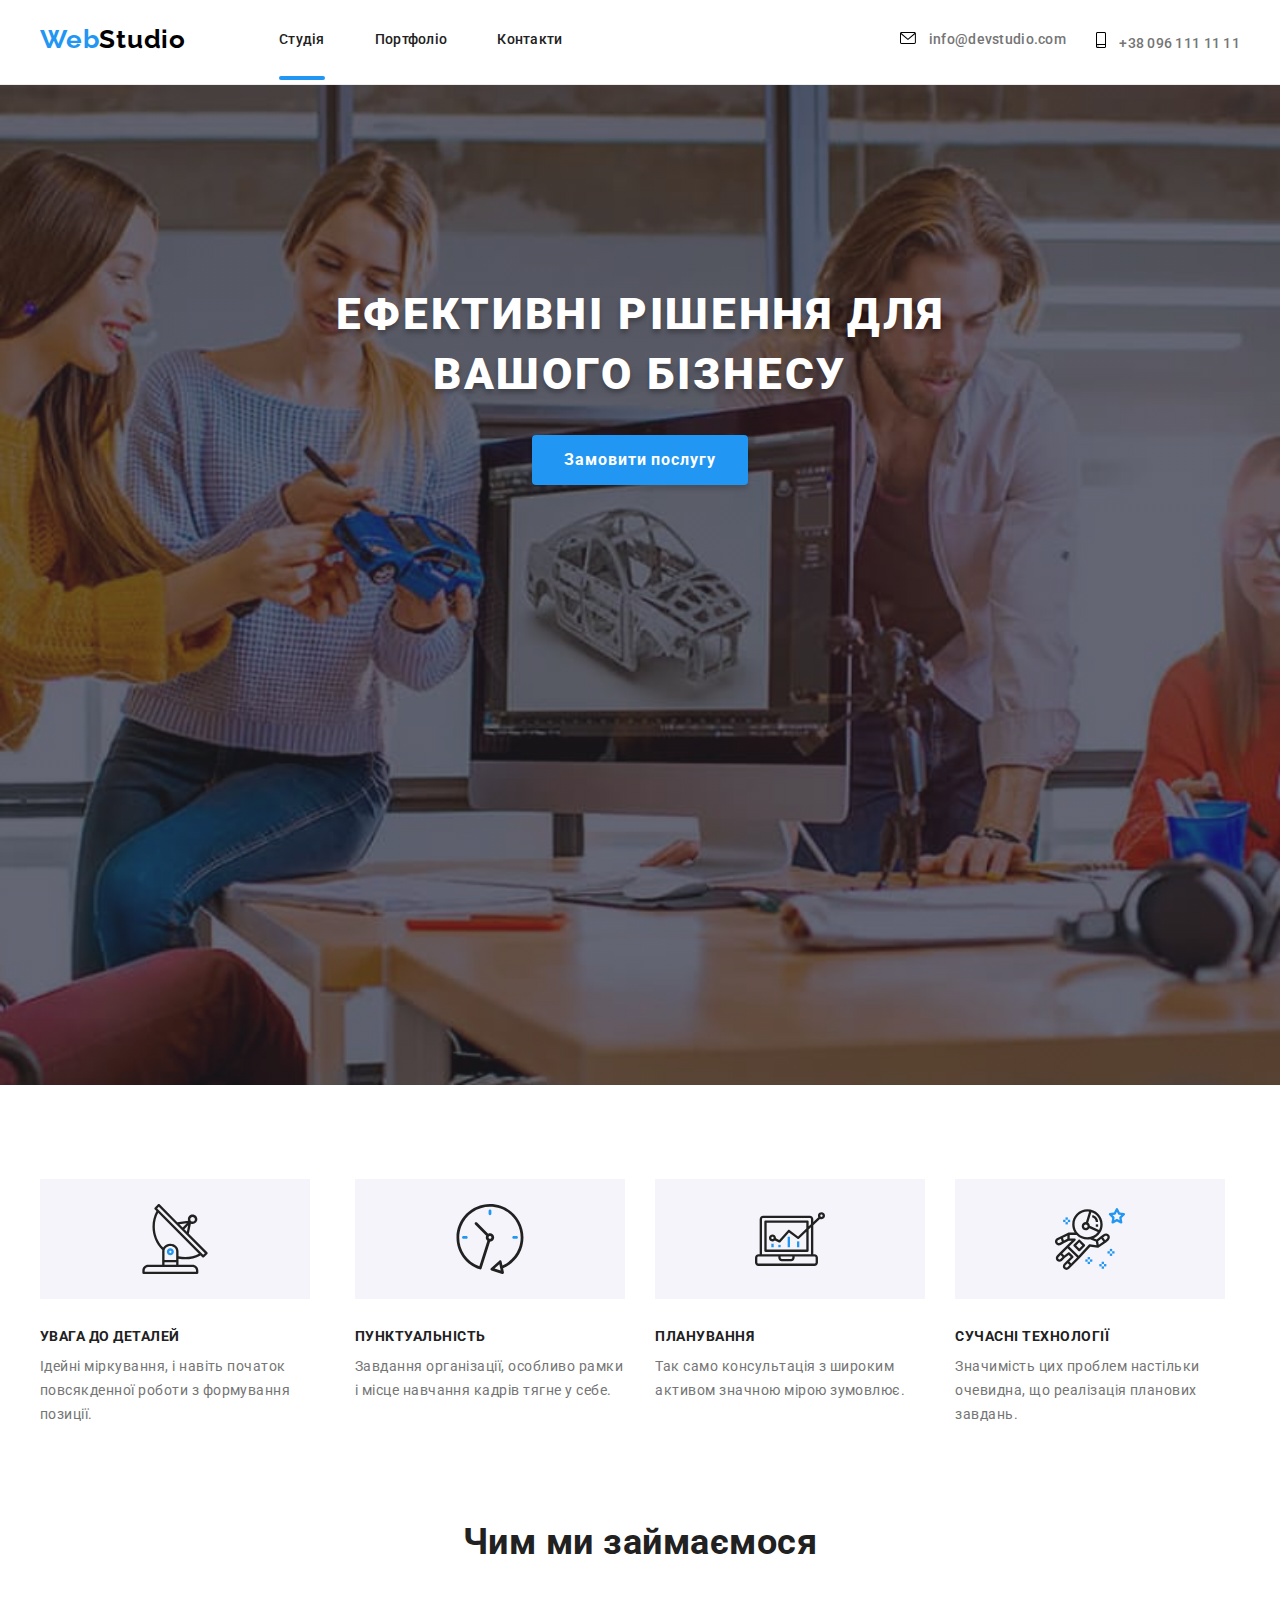
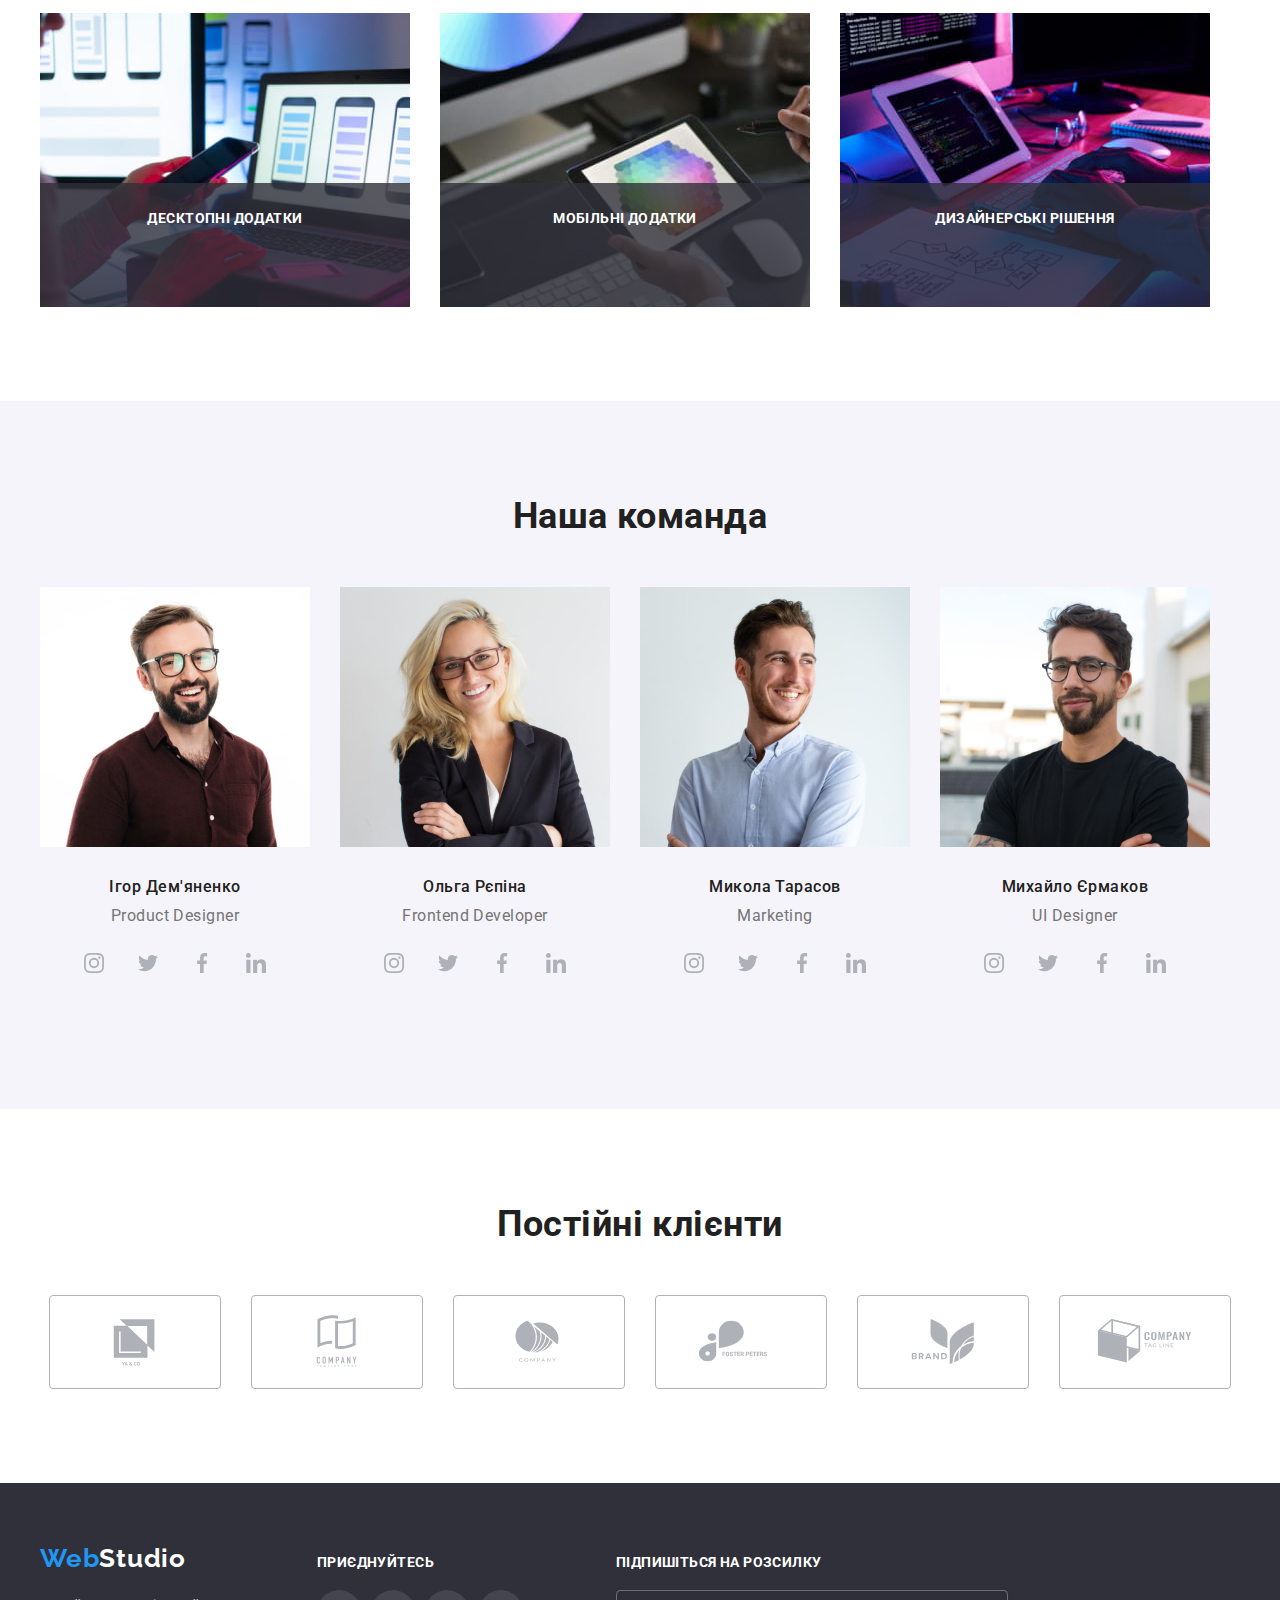
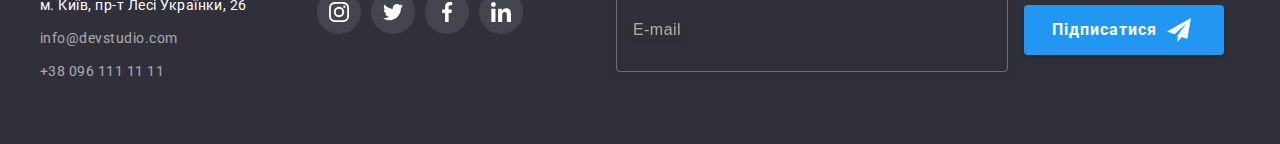
==== commit 664539c5: "ok" ====
--- a/index.html
+++ b/index.html
@@ -21,7 +21,8 @@
       referrerpolicy="no-referrer"
     />
     <!-- My CSS -->
-    <link rel="stylesheet" href="./css/styles.css" />
+    <link rel="stylesheet" href="./css/main.min.css"/>
+
   </head>
   <body>
     <!--
@@ -578,33 +579,33 @@
     -->
     <div class="backdrop is-hidden" data-modal>
       <div class="modal">
-        <form name="order">
+        <form class="order" name="order">
           <h2>Залиште свої дані, ми вам передзвонимо</h2>
-          <div class="form-field">
+          <div class="form__field">
             <label for="name">Ім&#8217;я</label>
-            <input class="text-field" type="text" name="name" id="name" />
+            <input class="text__field" type="text" name="name" id="name" />
             <svg class="form-icon" width="18" height="18">
               <use href="./images/sprite-icons.svg#person"></use>
             </svg>
           </div>
 
-          <div class="form-field">
+          <div class="form__field">
             <label for="tel">Телефон</label>
-            <input class="text-field" type="tel" name="phone_number" id="tel" />
+            <input class="text__field" type="tel" name="phone_number" id="tel" />
             <svg class="form-icon" width="18" height="18">
               <use href="./images/sprite-icons.svg#phone-black"></use>
             </svg>
           </div>
 
-          <div class="form-field">
+          <div class="form__field">
             <label for="email">Пошта</label>
-            <input class="text-field" type="email" name="email" id="email" />
+            <input class="text__field" type="email" name="email" id="email" />
             <svg class="form-icon" width="18" height="18">
               <use href="./images/sprite-icons.svg#email-black"></use>
             </svg>
           </div>
 
-          <div class="form-field">
+          <div class="form__field">
             <label for="comment">Коментар</label>
             <textarea name="comment" id="comment" rows="5" placeholder="Введіть текст"></textarea>
           </div>
--- a/css/main.min.css
+++ b/css/main.min.css
@@ -0,0 +1 @@
+body{color:var(--primary-text-color);font-family:Roboto,Raleway,Montserrat,sans-serif;letter-spacing:.03em;margin:0}ul,ol{list-style:none}a{text-decoration:none;color:currentColor}ul,p,h1,h2,h3{margin:0;padding:0}img{display:block;max-width:100%;height:auto}.container{width:1200px;margin:0 auto;padding:0 15px}:root{--primary-text-color: #757575;--title-text-color: #212121;--accent-color: #2196f3;--white-text-color: #ffffff;--social-primary-color: #afb1b8;--footer-mail-color: rgba(255, 255, 255, 0.6);--modal-border-color: rgba(33, 33, 33, 0.2);--secondary-bg-color: #f5f4fa;--footer-bg-color: #2f303a;--accent-bg-color: #2196f3;--white-bg-color: #ffffff;--social-bg-color: rgba(255, 255, 255, 0.1);--project-list-gap: 30px;--section-padding-gap: 94px;--shadow-portfolio: 0px 4px 4px rgba(0, 0, 0, 0.25);--shadow-studio: 0px 1px 3px rgba(0, 0, 0, 0.12), 0px 1px 1px rgba(0, 0, 0, 0.14), 0px 2px 1px rgba(0, 0, 0, 0.2);--cubic-bezier: cubic-bezier(0.4, 0, 0.2, 1)}.visually-hidden{position:absolute;width:1px;height:1px;margin:-1px;border:0;padding:0;white-space:nowrap;-webkit-clip-path:inset(100%);clip-path:inset(100%);clip:rect(0 0 0 0);overflow:hidden}.nav a.current{color:var(--accent-color)}.nav a{padding-top:32px;padding-bottom:32px;color:var(--title-text-color);-webkit-transition:color 250ms var(--cubic-bezier);transition:color 250ms var(--cubic-bezier)}.nav a:hover,.nav a:focus{color:var(--accent-color)}.nav{margin-left:93px}.nav__list{display:-webkit-box;display:-ms-flexbox;display:flex}.nav__list .nav__item{position:relative;padding-top:32px;padding-bottom:32px}.nav__list .nav__item:not(:last-child){margin-right:50px}.nav a.nav__current::after{position:absolute;bottom:0;left:0;content:"";display:block;width:100%;height:4px;border-radius:2px;background-color:var(--accent-bg-color)}.contacts a{padding-top:32px;padding-bottom:32px;color:var(--primary-text-color);-webkit-transition:color 250ms var(--cubic-bezier),fill 250ms var(--cubic-bezier);transition:color 250ms var(--cubic-bezier),fill 250ms var(--cubic-bezier)}.contacts a:hover,.contacts a:focus{color:var(--accent-color);fill:var(--accent-color)}.contacts__envelope,.contacts__smartphone{margin-right:10px}.section__clients{padding-top:var(--section-padding-gap);padding-bottom:var(--section-padding-gap)}.section__clients .client__list{display:-webkit-box;display:-ms-flexbox;display:flex;-webkit-box-pack:center;-ms-flex-pack:center;justify-content:center}.section__clients .social__item:not(:last-child){margin-right:30px}.section__clients .client__item:not(:last-child){margin-right:30px}.section__clients .client__link{display:-webkit-inline-box;display:-ms-inline-flexbox;display:inline-flex;-webkit-box-pack:center;-ms-flex-pack:center;justify-content:center;-webkit-box-align:center;-ms-flex-align:center;align-items:center;width:170px;height:92px;border:1px solid #afb1b8;border-radius:4px;color:var(--social-primary-color);fill:currentColor;-webkit-transition:color 250ms var(--cubic-bezier),fill 250ms var(--cubic-bezier),border-color 250ms var(--cubic-bezier),-webkit-transform 250ms var(--cubic-bezier);transition:color 250ms var(--cubic-bezier),fill 250ms var(--cubic-bezier),border-color 250ms var(--cubic-bezier),-webkit-transform 250ms var(--cubic-bezier);transition:color 250ms var(--cubic-bezier),fill 250ms var(--cubic-bezier),border-color 250ms var(--cubic-bezier),transform 250ms var(--cubic-bezier);transition:color 250ms var(--cubic-bezier),fill 250ms var(--cubic-bezier),border-color 250ms var(--cubic-bezier),transform 250ms var(--cubic-bezier),-webkit-transform 250ms var(--cubic-bezier)}.section__clients .client__link:hover,.section__clients .client__link:focus{color:var(--accent-color);fill:var(--accent-color);border-color:var(--accent-color);-webkit-transform:scale(1.15);transform:scale(1.15)}.contacts a{padding-top:32px;padding-bottom:32px;color:var(--primary-text-color);-webkit-transition:color 250ms var(--cubic-bezier),fill 250ms var(--cubic-bezier);transition:color 250ms var(--cubic-bezier),fill 250ms var(--cubic-bezier)}.contacts a:hover,.contacts a:focus{color:var(--accent-color);fill:var(--accent-color)}.contacts__envelope,.contacts__smartphone{margin-right:10px}.section__features{margin-top:0;padding-top:var(--section-padding-gap);padding-bottom:var(--section-padding-gap)}.section__features .feature__subtitle{margin-bottom:10px;color:var(--title-text-color);font-size:14px;line-height:1.14;text-transform:uppercase}.section__features p{margin-top:0px;margin-bottom:0px;font-size:14px;line-height:1.71}.feature__box{display:-webkit-inline-box;display:-ms-inline-flexbox;display:inline-flex;-webkit-box-pack:center;-ms-flex-pack:center;justify-content:center;-webkit-box-align:center;-ms-flex-align:center;align-items:center;width:270px;height:120px;margin-bottom:30px;background-color:var(--secondary-bg-color)}.feature__list{display:-webkit-box;display:-ms-flexbox;display:flex}.feature__list .item{width:calc((100% - 90px)/4)}.feature__list .feature__item:not(:last-child){margin-right:30px}.hero{padding-top:200px;padding-bottom:200px;margin-left:auto;margin-right:auto;max-width:1600px;min-height:600px;background-color:#2f303a;text-align:center;background-image:-webkit-gradient(linear, left top, right top, from(rgba(47, 48, 58, 0.4)), to(rgba(47, 48, 58, 0.4))),url(../images/bg-images/hero-bg.jpg);background-image:linear-gradient(to right, rgba(47, 48, 58, 0.4), rgba(47, 48, 58, 0.4)),url(../images/bg-images/hero-bg.jpg);background-size:cover;background-position:center}.hero__title{width:696px;margin-left:auto;margin-right:auto;margin-bottom:30px;color:var(--white-text-color);font-weight:900;font-size:44px;line-height:1.36;letter-spacing:.06em;text-transform:uppercase;text-shadow:0px 4px 4px rgba(0,0,0,.25)}.hero .hero__button{color:var(--white-text-color);background-color:var(--accent-bg-color);cursor:pointer;display:inline-block;padding:10px 32px;border-radius:4px;-webkit-box-shadow:0px 4px 4px rgba(0,0,0,.15);box-shadow:0px 4px 4px rgba(0,0,0,.15);min-width:216px;min-height:50px;border:none;font-family:inherit;font-weight:700;font-size:16px;line-height:1.88;letter-spacing:.06em}.backdrop{position:fixed;top:0;left:0;width:100%;height:100%;background-color:rgba(47,48,58,.6);opacity:1;visibility:visible;-webkit-transition:opacity 250ms var(--cubic-bezier),visibility 250ms var(--cubic-bezier);transition:opacity 250ms var(--cubic-bezier),visibility 250ms var(--cubic-bezier)}.backdrop.is-hidden{opacity:0;pointer-events:none;visibility:hidden}.modal{position:absolute;top:50%;left:50%;padding:40px;width:528px;height:581px;border-radius:4px;background-color:var(--white-bg-color);-webkit-transform:translate(-50%, -50%) scale(1);transform:translate(-50%, -50%) scale(1);opacity:1;-webkit-transition:opacity 250ms var(--cubic-bezier),-webkit-transform 250ms var(--cubic-bezier);transition:opacity 250ms var(--cubic-bezier),-webkit-transform 250ms var(--cubic-bezier);transition:transform 250ms var(--cubic-bezier),opacity 250ms var(--cubic-bezier);transition:transform 250ms var(--cubic-bezier),opacity 250ms var(--cubic-bezier),-webkit-transform 250ms var(--cubic-bezier)}.backdrop.is-hidden .modal{-webkit-transform:translate(-50%, -50%) scale(0.75);transform:translate(-50%, -50%) scale(0.75);opacity:0}.modal .close{position:absolute;top:8px;right:8px;display:-webkit-box;display:-ms-flexbox;display:flex;-webkit-box-pack:center;-ms-flex-pack:center;justify-content:center;-webkit-box-align:center;-ms-flex-align:center;align-items:center;width:30px;height:30px;border:1px solid rgba(0,0,0,.1);border-radius:50%;background-color:var(--white-bg-color);-webkit-transition:color 250ms var(--cubic-bezier),scale 250ms var(--cubic-bezier),-webkit-transform 250ms var(--cubic-bezier);transition:color 250ms var(--cubic-bezier),scale 250ms var(--cubic-bezier),-webkit-transform 250ms var(--cubic-bezier);transition:color 250ms var(--cubic-bezier),scale 250ms var(--cubic-bezier),transform 250ms var(--cubic-bezier);transition:color 250ms var(--cubic-bezier),scale 250ms var(--cubic-bezier),transform 250ms var(--cubic-bezier),-webkit-transform 250ms var(--cubic-bezier);color:#000}.modal .close:hover,.modal .close:focus{-webkit-transform:rotate(180deg) scale(1.15);transform:rotate(180deg) scale(1.15);color:var(--accent-color);cursor:pointer}.modal-close{fill:currentColor}.header .logo__web{padding-top:24px;padding-bottom:25px;display:inline-block}.logo__studio{color:#000}.header{border-bottom:1px solid #ececec;background-color:var(--white-bg-color);font-weight:500;font-size:14px;line-height:1.14;letter-spacing:.02em}.contacts__item{display:block;-webkit-box-pack:center;-ms-flex-pack:center;justify-content:center}.header__flex{display:-webkit-box;display:-ms-flexbox;display:flex}.header .contacts{display:-webkit-box;display:-ms-flexbox;display:flex;margin-left:auto}.header .contacts__list:not(:last-child){margin-right:30px}.header .mail,.header .tel{display:-webkit-box;display:-ms-flexbox;display:flex;-webkit-box-align:center;-ms-flex-align:center;align-items:center}form>h2{margin-bottom:12px;font-weight:700;font-size:20px;line-height:1.15;text-align:center;letter-spacing:.03em;color:var(--title-text-color)}.form__field{position:relative;display:-webkit-box;display:-ms-flexbox;display:flex;-webkit-box-orient:vertical;-webkit-box-direction:normal;-ms-flex-direction:column;flex-direction:column;gap:4px;margin-bottom:10px}.form__field:nth-of-type(4){margin-bottom:20px}.form__field label{font-size:12px;line-height:1.1666666667;letter-spacing:.01em;color:var(--primary-text-color)}.form__field input{padding:11px 12px;padding-left:42px;width:100%;height:40px;font-size:12px;line-height:1.1666666667;letter-spacing:.01em;color:var(--title-text-color);border:1px solid var(--modal-border-color);border-radius:4px;outline:rgba(0,0,0,0);-webkit-transition:border-color 250ms var(--cubic-bezier);transition:border-color 250ms var(--cubic-bezier)}.text__field:hover,.form__field textarea:hover{cursor:pointer}.form__field textarea{padding:12px 16px;width:100%;font-size:12px;line-height:1.1666666667;letter-spacing:.01em;color:var(--title-text-color);border:1px solid var(--modal-border-color);border-radius:4px;outline:rgba(0,0,0,0)}.form__field textarea:focus{border-color:var(--accent-color)}textarea{resize:none}textarea::-webkit-input-placeholder{font-size:12px;line-height:1.1666666667;letter-spacing:.01em;color:rgba(117,117,117,.5)}textarea::-moz-placeholder{font-size:12px;line-height:1.1666666667;letter-spacing:.01em;color:rgba(117,117,117,.5)}textarea:-ms-input-placeholder{font-size:12px;line-height:1.1666666667;letter-spacing:.01em;color:rgba(117,117,117,.5)}textarea::-ms-input-placeholder{font-size:12px;line-height:1.1666666667;letter-spacing:.01em;color:rgba(117,117,117,.5)}textarea::placeholder{font-size:12px;line-height:1.1666666667;letter-spacing:.01em;color:rgba(117,117,117,.5)}.text__field:focus{border-color:var(--accent-color)}.text__field:focus+.form-icon{fill:var(--accent-color);-webkit-transition:fill 250ms var(--cubic-bezier);transition:fill 250ms var(--cubic-bezier)}.licence{margin-bottom:30px}.licence-lable{display:-webkit-box;display:-ms-flexbox;display:flex;-webkit-box-align:center;-ms-flex-align:center;align-items:center;gap:8px}.licence label{margin-left:8px;font-size:14px;line-height:1.7142857143;letter-spacing:.03em;color:var(--primary-text-color)}.checkbox{position:absolute;width:1px;height:1px;margin:-1px;border:0;padding:0;white-space:nowrap;-webkit-clip-path:inset(100%);clip-path:inset(100%);clip:rect(0 0 0 0);overflow:hidden}.licence .icon{display:-webkit-inline-box;display:-ms-inline-flexbox;display:inline-flex;-webkit-box-align:center;-ms-flex-align:center;align-items:center;-webkit-box-pack:center;-ms-flex-pack:center;justify-content:center;width:16px;height:15px;border:2px solid var(--title-text-color);border-radius:4px;background-origin:border-box}.checkbox:checked+.icon{background-color:var(--accent-bg-color);border-color:var(--accent-color)}.form-icon{position:absolute;top:50%;left:12px}form .licence-link{-webkit-text-decoration-line:underline;text-decoration-line:underline;color:var(--accent-bg-color)}form .btn{display:block;margin-right:auto;margin-left:auto;min-width:200px;min-height:50px;color:var(--white-text-color);background-color:var(--accent-bg-color);cursor:pointer;text-align:center;padding:10px 10px;border-radius:4px;-webkit-box-shadow:0px 4px 4px rgba(0,0,0,.15);box-shadow:0px 4px 4px rgba(0,0,0,.15);border:none;font-family:inherit;font-weight:700;font-size:16px;line-height:1.875;letter-spacing:.06em}.filters__list .filters__button{display:inline-block;padding:6px 22px;border-radius:4px;min-height:38px;border:none;color:var(--title-text-color);background-color:var(--secondary-bg-color);cursor:pointer;font-family:inherit;font-weight:500;font-size:16px;line-height:1.62;letter-spacing:inherit;-webkit-transition:color 250ms var(--cubic-bezier),background-color 250ms var(--cubic-bezier),-webkit-box-shadow 250ms var(--cubic-bezier);transition:color 250ms var(--cubic-bezier),background-color 250ms var(--cubic-bezier),-webkit-box-shadow 250ms var(--cubic-bezier);transition:color 250ms var(--cubic-bezier),background-color 250ms var(--cubic-bezier),box-shadow 250ms var(--cubic-bezier);transition:color 250ms var(--cubic-bezier),background-color 250ms var(--cubic-bezier),box-shadow 250ms var(--cubic-bezier),-webkit-box-shadow 250ms var(--cubic-bezier)}.filters__list .filters__button:hover,.filters__list .filters__button:focus{color:var(--white-text-color);background-color:var(--accent-bg-color);-webkit-box-shadow:var(--shadow-portfolio);box-shadow:var(--shadow-portfolio)}.section__projects{padding-top:var(--section-padding-gap);padding-bottom:var(--section-padding-gap)}.section__projects .filters__list{margin-bottom:50px}.project__list>.project__item{width:370px}.section__projects h2{width:322px;min-height:36px;color:var(--title-text-color);font-size:18px;line-height:2;letter-spacing:.06em}.section__projects p{width:322px;min-height:30px;margin-top:4px;font-size:16px;line-height:1.88}.project__name{padding:20px 24px;border-left:1px solid #ececec;border-right:1px solid #ececec;border-bottom:1px solid #ececec}.filters__list{display:-webkit-box;display:-ms-flexbox;display:flex;-webkit-box-pack:center;-ms-flex-pack:center;justify-content:center}.filters__list{gap:8px}.project__list{display:-webkit-box;display:-ms-flexbox;display:flex;-ms-flex-wrap:wrap;flex-wrap:wrap;gap:var(--project-list-gap)}.project__thumb{position:relative;width:370px;height:294px;overflow:hidden}.project__thumb .project__overlay{position:absolute;top:0;left:0;display:block;width:100%;height:100%;padding:63px 24px;margin:0;font-weight:400;font-size:18px;line-height:1.5555555556;letter-spacing:.03em;color:var(--white-text-color);background-color:rgba(33,150,243,.9);-webkit-transform:translatey(100%);transform:translatey(100%);-webkit-transition:-webkit-transform 250ms var(--cubic-bezier);transition:-webkit-transform 250ms var(--cubic-bezier);transition:transform 250ms var(--cubic-bezier);transition:transform 250ms var(--cubic-bezier), -webkit-transform 250ms var(--cubic-bezier)}.project__list .project__link{display:block;-webkit-transition:-webkit-box-shadow 250ms var(--cubic-bezier);transition:-webkit-box-shadow 250ms var(--cubic-bezier);transition:box-shadow 250ms var(--cubic-bezier);transition:box-shadow 250ms var(--cubic-bezier), -webkit-box-shadow 250ms var(--cubic-bezier)}.project__list .project__link:hover,.project__list .project__link:focus{-webkit-box-shadow:var(--shadow-portfolio);box-shadow:var(--shadow-portfolio)}.project__list .project__link:hover .project__overlay,.project__list .project__link:focus .project__overlay{-webkit-transform:translatey(0);transform:translatey(0)}.visually-hidden{position:absolute;width:1px;height:1px;margin:-1px;border:0;padding:0;white-space:nowrap;-webkit-clip-path:inset(100%);clip-path:inset(100%);clip:rect(0 0 0 0);overflow:hidden}.work__section h2,.section__team h2,.section__clients h2{margin-bottom:50px;color:var(--title-text-color);font-size:36px;line-height:1.17;text-align:center}.work__section{padding-bottom:var(--section-padding-gap)}.work__thumb{position:relative;width:370px}.work__thumb p{position:absolute;left:0;bottom:0;display:block;width:100%;min-height:70px;padding-top:27px;padding-bottom:27px;font-weight:700;font-size:14px;line-height:1.1428571429;text-align:center;letter-spacing:.03em;text-transform:uppercase;background-color:rgba(47,48,58,.8);color:var(--white-text-color)}.section__team{padding-top:var(--section-padding-gap);padding-bottom:var(--section-padding-gap);background-color:var(--secondary-bg-color)}.team__name{padding-top:30px;padding-bottom:30px}.section__team h3{color:var(--title-text-color);margin-bottom:10px;font-weight:500;font-size:16px;line-height:1.19;text-align:center}.section__team p{margin-bottom:16px;font-size:16px;line-height:1.19;text-align:center}.team__list .social__team{-webkit-box-shadow:var(--shadow-studio);box-shadow:var(--shadow-studio);border-radius:0px 0px 4px 4px;background-color:var(--white-bg-color)}.section__team .social__list{display:-webkit-box;display:-ms-flexbox;display:flex;-webkit-box-pack:center;-ms-flex-pack:center;justify-content:center;gap:10px}.section__team .social__link{display:-webkit-box;display:-ms-flexbox;display:flex;-webkit-box-pack:center;-ms-flex-pack:center;justify-content:center;-webkit-box-align:center;-ms-flex-align:center;align-items:center;width:44px;height:44px;border-radius:50%;color:var(--social-primary-color);fill:currentColor;-webkit-transition:background-color 250ms var(--cubic-bezier),fill 250ms var(--cubic-bezier),-webkit-transform 250ms var(--cubic-bezier);transition:background-color 250ms var(--cubic-bezier),fill 250ms var(--cubic-bezier),-webkit-transform 250ms var(--cubic-bezier);transition:background-color 250ms var(--cubic-bezier),fill 250ms var(--cubic-bezier),transform 250ms var(--cubic-bezier);transition:background-color 250ms var(--cubic-bezier),fill 250ms var(--cubic-bezier),transform 250ms var(--cubic-bezier),-webkit-transform 250ms var(--cubic-bezier)}.section__team .social__link:hover,.section__team .social__link:focus{background-color:var(--accent-bg-color);fill:var(--white-text-color);-webkit-transform:rotate(360deg);transform:rotate(360deg);cursor:pointer}.work__list{display:-webkit-box;display:-ms-flexbox;display:flex;gap:30px}.section__work .work__list,.section__team .team__list{display:-webkit-box;display:-ms-flexbox;display:flex}.work__list .item:not(:last-child){margin-right:30px}.team__list .social__item:not(:last-child){margin-right:30px}.social__item{border-radius:0px 0px 4px 4px}.footer{padding-top:60px;padding-bottom:60px;background-color:var(--footer-bg-color)}.footer .logo__web{display:inline-block;margin-bottom:20px}footer .logo__studio{color:#fff}.footer .address{color:var(--white-text-color)}.footer__address a{color:rgba(255,255,255,.6);font-style:normal;font-size:14px;line-height:1.71;-webkit-transition:color 250ms var(--cubic-bezier);transition:color 250ms var(--cubic-bezier)}.footer__address a:hover,.footer__address a:focus{color:var(--accent-color)}.footer .address__item:not(:last-child){margin-bottom:9px}.footer__flex{display:-webkit-box;display:-ms-flexbox;display:flex;-webkit-box-align:baseline;-ms-flex-align:baseline;align-items:baseline}.social{margin-left:70px}.footer .social__title{margin-bottom:20px;font-weight:700;font-size:14px;line-height:1.1428571429;letter-spacing:.03em;text-transform:uppercase;color:var(--white-text-color)}.social__list{gap:10px}.social .social__list{display:-webkit-box;display:-ms-flexbox;display:flex}.social .item:not(:last-child){margin-right:10px}.footer .social__icons{fill:var(--white-text-color)}.social .link{display:-webkit-inline-box;display:-ms-inline-flexbox;display:inline-flex;-webkit-box-pack:center;-ms-flex-pack:center;justify-content:center;-webkit-box-align:center;-ms-flex-align:center;align-items:center;width:44px;height:44px;background-color:var(--social-bg-color);border-radius:50%;-webkit-transition:background-color 250ms var(--cubic-bezier),-webkit-transform 250ms var(--cubic-bezier);transition:background-color 250ms var(--cubic-bezier),-webkit-transform 250ms var(--cubic-bezier);transition:background-color 250ms var(--cubic-bezier),transform 250ms var(--cubic-bezier);transition:background-color 250ms var(--cubic-bezier),transform 250ms var(--cubic-bezier),-webkit-transform 250ms var(--cubic-bezier)}.social .link:hover,.social .link:focus{background-color:var(--accent-bg-color);cursor:pointer;-webkit-transform:rotate(360deg);transform:rotate(360deg)}.subscription{margin-left:93px}.footer input::-webkit-input-placeholder{font-size:16px;line-height:1.25;letter-spacing:.03em;color:var(--footer-mail-color)}.footer input::-moz-placeholder{font-size:16px;line-height:1.25;letter-spacing:.03em;color:var(--footer-mail-color)}.footer input:-ms-input-placeholder{font-size:16px;line-height:1.25;letter-spacing:.03em;color:var(--footer-mail-color)}.footer input::-ms-input-placeholder{font-size:16px;line-height:1.25;letter-spacing:.03em;color:var(--footer-mail-color)}.footer input::placeholder{font-size:16px;line-height:1.25;letter-spacing:.03em;color:var(--footer-mail-color)}.footer .email{margin-right:12px;padding:15px 16px;font-size:12px;line-height:1.1666666667;letter-spacing:.01em;color:var(--footer-mail-color);width:358px;height:50px;border:1px solid rgba(255,255,255,.3);border-radius:4px;-webkit-filter:drop-shadow(0px 4px 4px rgba(0, 0, 0, 0.15));filter:drop-shadow(0px 4px 4px rgba(0, 0, 0, 0.15));background-color:rgba(0,0,0,0)}.footer .button{min-width:200px;min-height:50px;color:var(--white-text-color);background-color:var(--accent-bg-color);cursor:pointer;display:-webkit-inline-box;display:-ms-inline-flexbox;display:inline-flex;-webkit-box-align:center;-ms-flex-align:center;align-items:center;padding:10px 28px;border-radius:4px;-webkit-box-shadow:0px 4px 4px rgba(0,0,0,.15);box-shadow:0px 4px 4px rgba(0,0,0,.15);border:none;font-family:inherit;font-weight:700;font-size:16px;line-height:1.875;letter-spacing:.06em}.footer .button>.send{fill:currentColor;margin-left:10px}.hero .hero__button{color:var(--white-text-color);background-color:var(--accent-bg-color);cursor:pointer;display:inline-block;padding:10px 32px;border-radius:4px;-webkit-box-shadow:0px 4px 4px rgba(0,0,0,.15);box-shadow:0px 4px 4px rgba(0,0,0,.15);min-width:216px;min-height:50px;border:none;font-family:inherit;font-weight:700;font-size:16px;line-height:1.88;letter-spacing:.06em}.footer .button{min-width:200px;min-height:50px;color:var(--white-text-color);background-color:var(--accent-bg-color);cursor:pointer;display:-webkit-inline-box;display:-ms-inline-flexbox;display:inline-flex;-webkit-box-align:center;-ms-flex-align:center;align-items:center;padding:10px 28px;border-radius:4px;-webkit-box-shadow:0px 4px 4px rgba(0,0,0,.15);box-shadow:0px 4px 4px rgba(0,0,0,.15);border:none;font-family:inherit;font-weight:700;font-size:16px;line-height:1.875;letter-spacing:.06em}.footer .button>.send{fill:currentColor;margin-left:10px}.filters__list .filters__button{display:inline-block;padding:6px 22px;border-radius:4px;min-height:38px;border:none;color:var(--title-text-color);background-color:var(--secondary-bg-color);cursor:pointer;font-family:inherit;font-weight:500;font-size:16px;line-height:1.62;letter-spacing:inherit;-webkit-transition:color 250ms var(--cubic-bezier),background-color 250ms var(--cubic-bezier),-webkit-box-shadow 250ms var(--cubic-bezier);transition:color 250ms var(--cubic-bezier),background-color 250ms var(--cubic-bezier),-webkit-box-shadow 250ms var(--cubic-bezier);transition:color 250ms var(--cubic-bezier),background-color 250ms var(--cubic-bezier),box-shadow 250ms var(--cubic-bezier);transition:color 250ms var(--cubic-bezier),background-color 250ms var(--cubic-bezier),box-shadow 250ms var(--cubic-bezier),-webkit-box-shadow 250ms var(--cubic-bezier)}.filters__list .filters__button:hover,.filters__list .filters__button:focus{color:var(--white-text-color);background-color:var(--accent-bg-color);-webkit-box-shadow:var(--shadow-portfolio);box-shadow:var(--shadow-portfolio)}form .btn{display:block;margin-right:auto;margin-left:auto;min-width:200px;min-height:50px;color:var(--white-text-color);background-color:var(--accent-bg-color);cursor:pointer;text-align:center;padding:10px 10px;border-radius:4px;-webkit-box-shadow:0px 4px 4px rgba(0,0,0,.15);box-shadow:0px 4px 4px rgba(0,0,0,.15);border:none;font-family:inherit;font-weight:700;font-size:16px;line-height:1.875;letter-spacing:.06em}.logo__web{color:#2196f3;text-decoration:none;font-family:"Raleway";font-weight:700;font-size:26px;line-height:1.2;letter-spacing:.03em}.header .logo__web{padding-top:24px;padding-bottom:25px;display:inline-block}.logo__studio{color:#000}/*# sourceMappingURL=main.min.css.map */